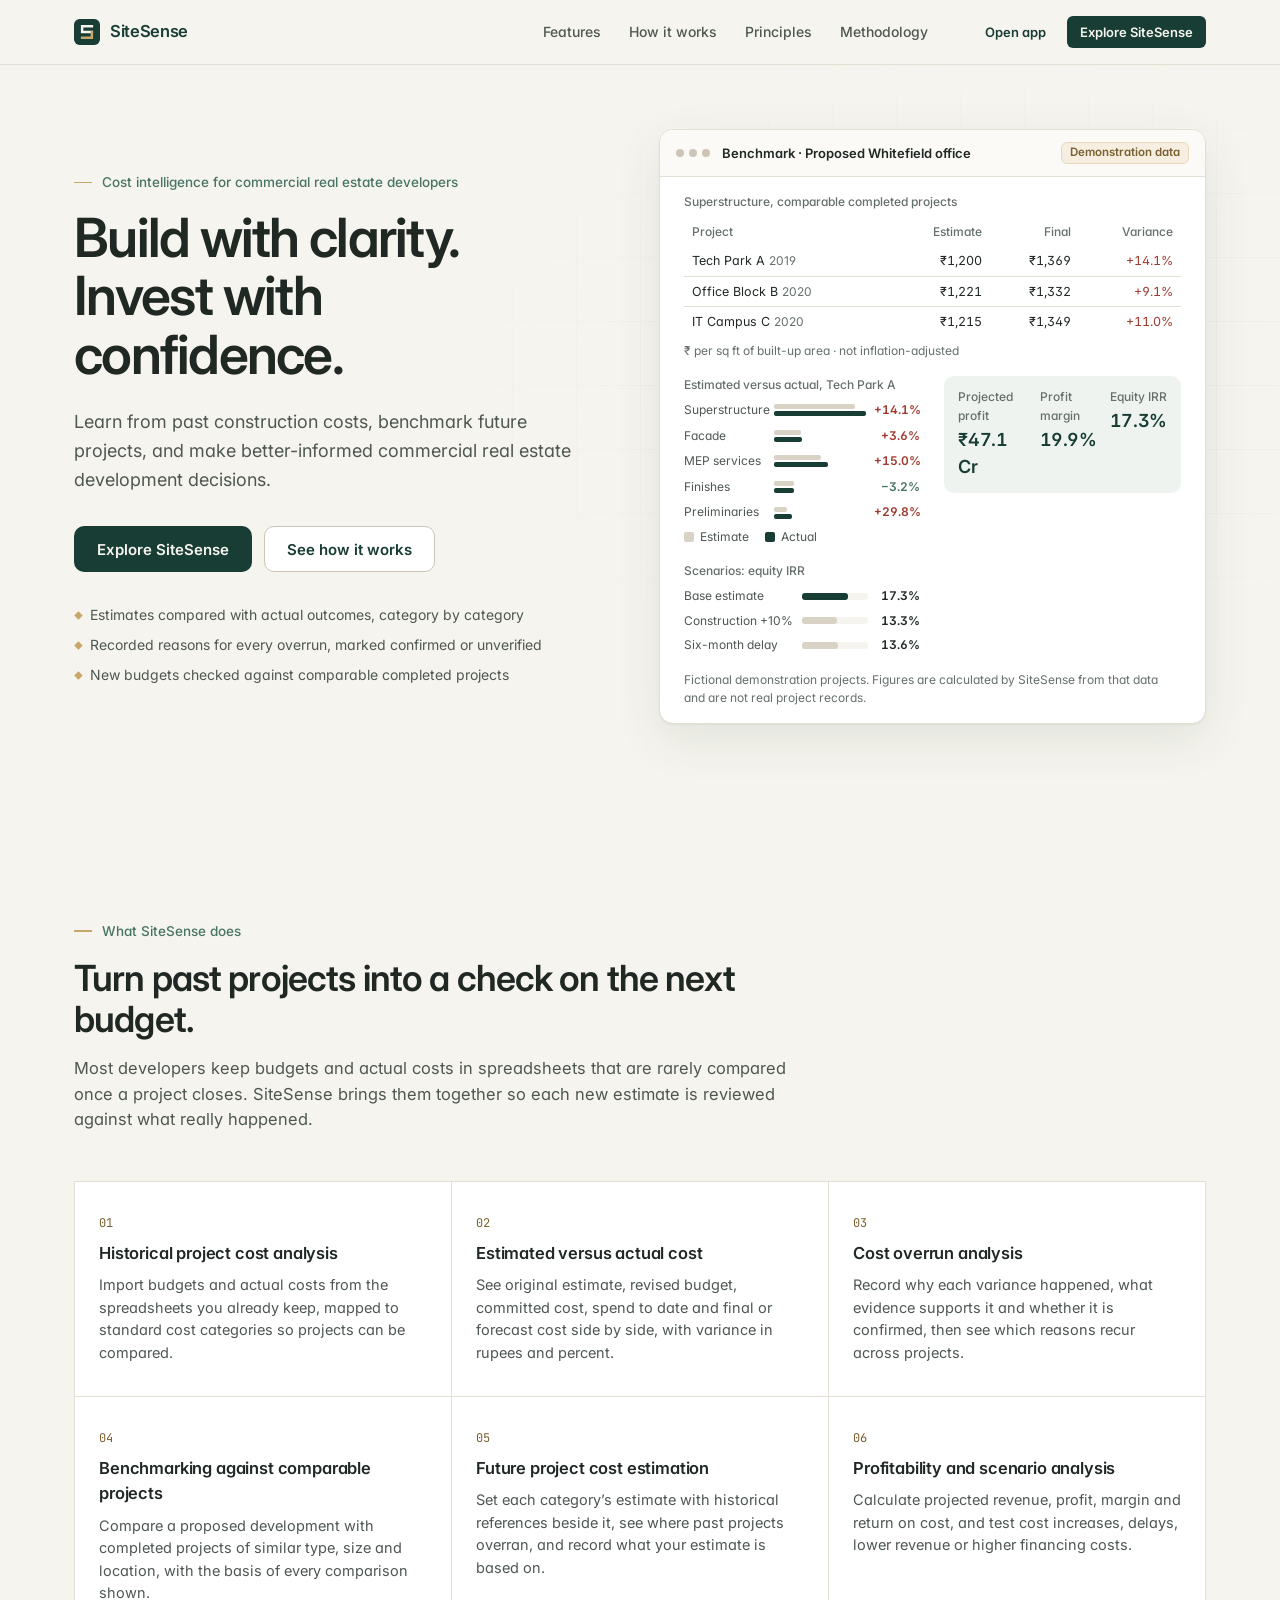
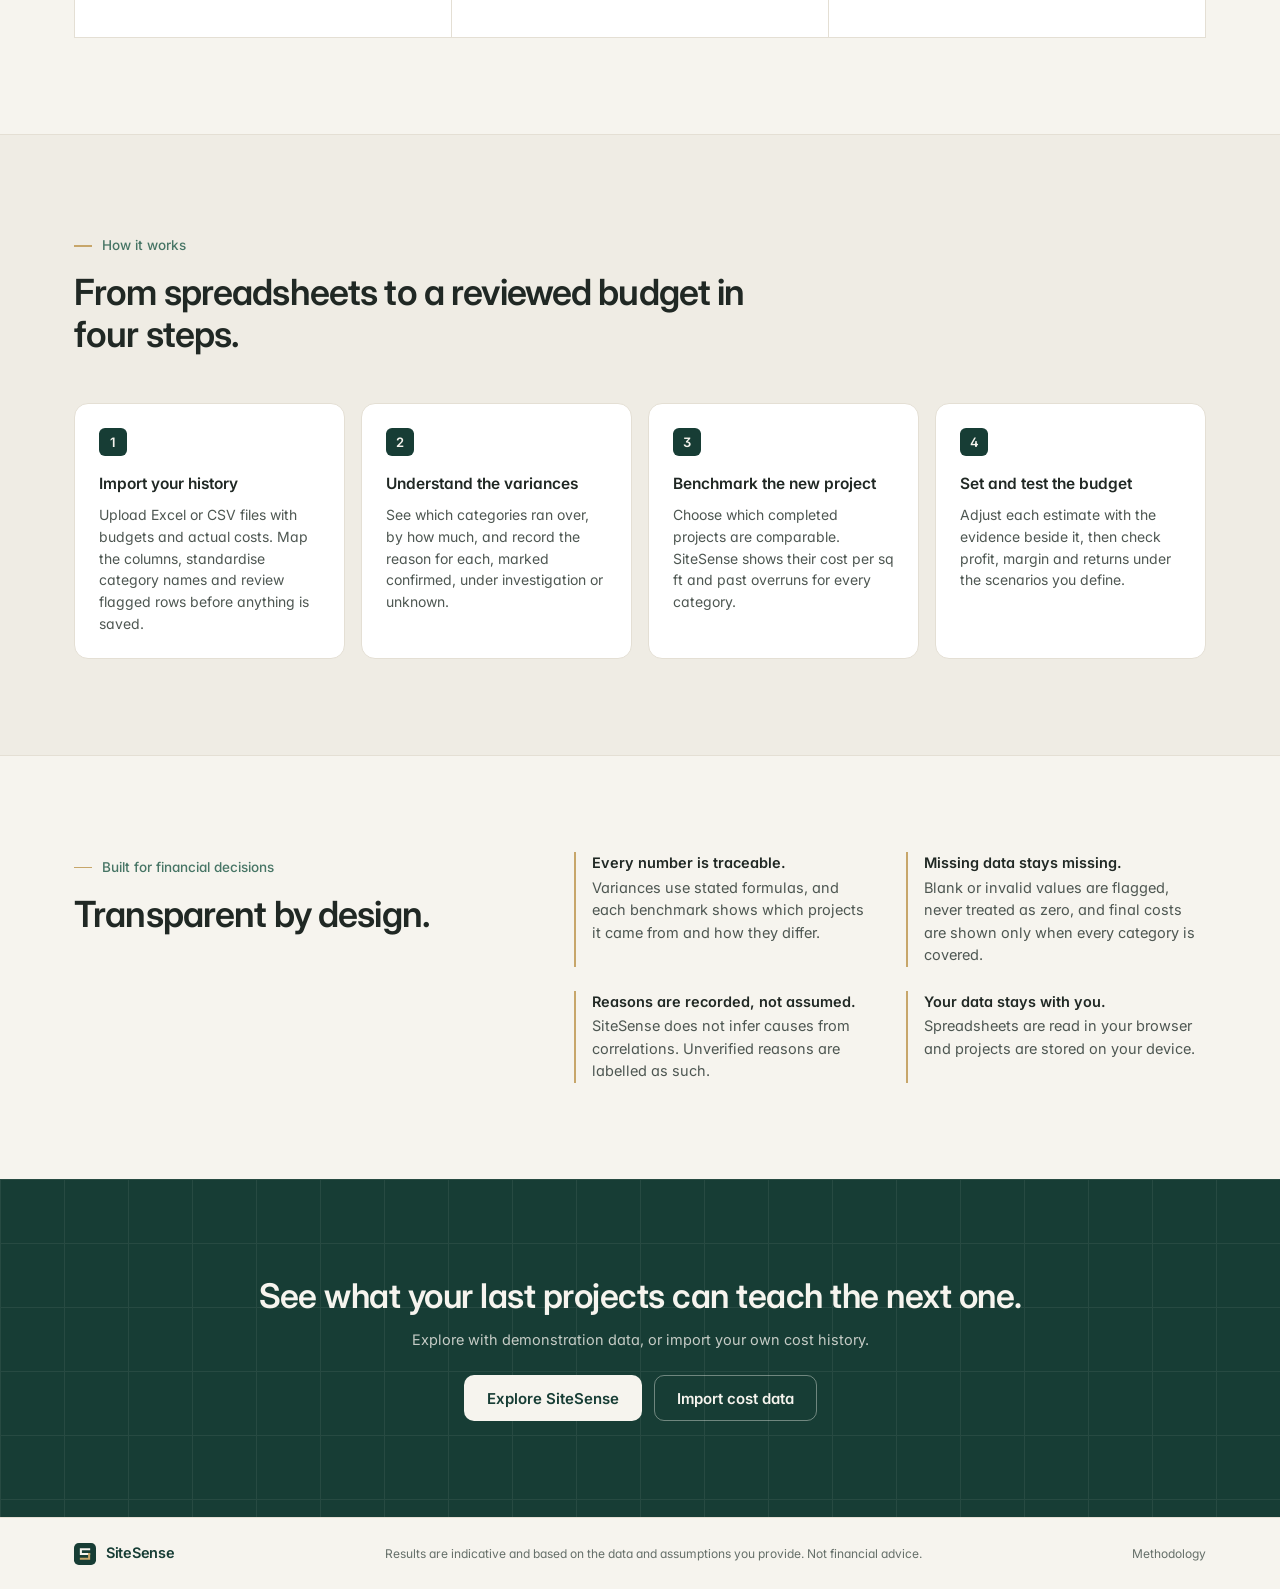
==== index.html @ d9e71b3a "SiteSense: cost intelligence MVP for commercial real estate developers Landing page, project workspa" ====
<!doctype html>
<html lang="en">
<head>
  <meta charset="utf-8">
  <meta name="viewport" content="width=device-width, initial-scale=1">
  <title>SiteSense</title>
  <meta name="description" content="SiteSense helps commercial real estate developers learn from past construction costs, benchmark future projects against comparable completed developments, and make better-informed budget decisions.">
  <link rel="preconnect" href="https://fonts.googleapis.com">
  <link rel="preconnect" href="https://fonts.gstatic.com" crossorigin>
  <link href="https://fonts.googleapis.com/css2?family=Inter:wght@400;500;600;700&family=JetBrains+Mono:wght@400;500&display=swap" rel="stylesheet">
  <link rel="stylesheet" href="styles.css">
  <link rel="icon" href="data:image/svg+xml,%3Csvg xmlns='http://www.w3.org/2000/svg' viewBox='0 0 32 32'%3E%3Crect width='32' height='32' rx='7' fill='%23173D35'/%3E%3Cpath d='M22 9H10v7h12' stroke='%23F6F4EE' stroke-width='3' fill='none' stroke-linecap='square'/%3E%3Cpath d='M22 16v7H10' stroke='%23C7A66A' stroke-width='3' fill='none' stroke-linecap='square'/%3E%3C/svg%3E">
</head>
<body>
  <a class="skip" href="#main-content">Skip to content</a>

  <!-- Landing -->
  <div id="landing-shell" hidden>
    <header class="l-nav" id="landing-nav">
      <div class="l-wrap l-nav-inner">
        <a class="brand" href="#/" aria-label="SiteSense home">
          <svg class="brand-mark" viewBox="0 0 32 32" aria-hidden="true"><rect width="32" height="32" rx="7"/><path class="m1" d="M22 9H10v7h12"/><path class="m2" d="M22 16v7H10"/></svg>
          <span>SiteSense</span>
        </a>
        <nav class="l-links" id="landing-links" aria-label="Main">
          <button data-action="scroll" data-target="features">Features</button>
          <button data-action="scroll" data-target="how">How it works</button>
          <button data-action="scroll" data-target="principles">Principles</button>
          <a href="#/about">Methodology</a>
        </nav>
        <div class="l-nav-cta"><a class="btn btn-quiet btn-sm" href="#/projects">Open app</a><a class="btn btn-primary btn-sm" href="#/overview">Explore SiteSense</a></div>
        <button class="nav-toggle" id="landing-toggle" data-action="landing-menu" aria-expanded="false" aria-controls="landing-links" aria-label="Menu"><span></span><span></span></button>
      </div>
    </header>
    <main id="landing" tabindex="-1"></main>
    <footer class="l-foot">
      <div class="l-wrap l-foot-inner">
        <span class="brand brand-sm"><svg class="brand-mark" viewBox="0 0 32 32" aria-hidden="true"><rect width="32" height="32" rx="7"/><path class="m1" d="M22 9H10v7h12"/><path class="m2" d="M22 16v7H10"/></svg><span>SiteSense</span></span>
        <span class="tiny subtle">Results are indicative and based on the data and assumptions you provide. Not financial advice.</span>
        <a class="tiny subtle" href="#/about">Methodology</a>
      </div>
    </footer>
  </div>

  <!-- App -->
  <div id="app-shell" class="app" hidden>
    <aside class="sidebar" id="sidebar" aria-label="Product navigation">
      <a class="brand side-brand" href="#/" aria-label="SiteSense home">
        <svg class="brand-mark" viewBox="0 0 32 32" aria-hidden="true"><rect width="32" height="32" rx="7"/><path class="m1" d="M22 9H10v7h12"/><path class="m2" d="M22 16v7H10"/></svg>
        <span>SiteSense</span>
      </a>
      <nav class="side-nav">
        <a href="#/overview" data-nav="overview">Overview</a>
        <a href="#/projects" data-nav="projects">Projects</a>
        <a href="#/benchmarks" data-nav="benchmarks">Benchmarks</a>
        <a href="#/insights" data-nav="insights">Variance insights</a>
        <a href="#/import" data-nav="import">Data imports</a>
        <span class="side-sep" aria-hidden="true"></span>
        <a href="#/settings" data-nav="settings">Settings</a>
        <a href="#/about" data-nav="about">Methodology</a>
      </nav>
      <div class="side-foot"><a class="btn btn-primary btn-sm btn-block" href="#/projects/new">New project</a><p class="tiny subtle">Data is stored in this browser.</p></div>
    </aside>
    <div class="app-main">
      <header class="topbar">
        <button class="nav-toggle" id="menu-toggle" data-action="menu" aria-expanded="false" aria-controls="sidebar" aria-label="Menu"><span></span><span></span></button>
        <a class="brand" href="#/" aria-label="SiteSense home"><svg class="brand-mark" viewBox="0 0 32 32" aria-hidden="true"><rect width="32" height="32" rx="7"/><path class="m1" d="M22 9H10v7h12"/><path class="m2" d="M22 16v7H10"/></svg><span>SiteSense</span></a>
        <a class="btn btn-primary btn-sm" href="#/projects/new">New project</a>
      </header>
      <div id="demo-banner" class="demo-banner" hidden></div>
      <main id="main-content" tabindex="-1"><div id="view" class="app-wrap"></div></main>
    </div>
    <div class="scrim" data-action="menu" aria-hidden="true"></div>
  </div>

  <div id="toasts" class="toasts" aria-live="polite"></div>
  <div id="print-root" class="print-root"></div>

  <script src="js/model.js"></script>
  <script src="js/costs.js"></script>
  <script src="js/store.js"></script>
  <script src="js/demo.js"></script>
  <script src="js/import.js"></script>
  <script src="js/app.js"></script>
  <script src="js/views/feasibility.js"></script>
  <script src="js/views/workspace.js"></script>
  <script src="js/views/project.js"></script>
  <script src="js/views/costimport.js"></script>
  <script src="js/views/landing.js"></script>
</body>
</html>
---- styles.css ----
/* =========================================================
   SiteSense design tokens. Approved palette, do not change.
   ========================================================= */
:root {
  --color-primary: #173D35;
  --color-secondary: #477565;
  --color-background: #F6F4EE;
  --color-surface: #FFFFFF;
  --color-text: #202824;
  --color-accent: #C7A66A;

  /* tones derived from the palette */
  --color-primary-hover: #10302A;
  --color-primary-active: #0B231E;
  --color-primary-tint: #E7EEEA;
  --color-secondary-tint: #EEF3F0;
  --color-secondary-soft: #A9C0B6;
  --color-background-deep: #EFECE4;
  --color-surface-muted: #FBFAF7;
  --color-accent-ink: #7A6030;
  --color-accent-tint: #F6EFE1;
  --color-accent-line: #E8D9BA;
  --color-text-muted: #4E5752;
  --color-text-subtle: #66706A;
  --color-border: #E4DFD4;
  --color-border-strong: #CDC6B6;
  --color-neutral-chart: #D9D3C5;

  /* semantic: adverse variance / error only */
  --color-danger: #9E3A2F;
  --color-danger-tint: #F7EAE6;
  --color-danger-line: #E9C9C2;

  --font-sans: Inter, system-ui, -apple-system, 'Segoe UI', sans-serif;
  --font-mono: 'JetBrains Mono', ui-monospace, SFMono-Regular, Menlo, monospace;
  --radius-sm: 6px;
  --radius-md: 10px;
  --radius-lg: 14px;
  --shadow-card: 0 4px 18px rgba(23, 61, 53, 0.05);
  --shadow-pop: 0 12px 40px rgba(23, 61, 53, 0.16);
  --focus-ring: 0 0 0 3px rgba(199, 166, 106, 0.6);
  --s-1: 4px; --s-2: 8px; --s-3: 12px; --s-4: 16px; --s-5: 24px; --s-6: 32px; --s-7: 48px; --s-8: 64px; --s-9: 96px;
  --side-w: 232px;
  --top-h: 56px;
}

/* ---------- base ---------- */
* { box-sizing: border-box; }
html { -webkit-text-size-adjust: 100%; }
body { margin: 0; background: var(--color-background); color: var(--color-text); font: 400 14.5px/1.55 var(--font-sans); font-feature-settings: 'cv11', 'ss01'; -webkit-font-smoothing: antialiased; }
h1, h2, h3 { margin: 0; color: var(--color-text); font-weight: 600; }
h1 { font-size: 26px; line-height: 1.2; letter-spacing: -0.02em; }
h2 { font-size: 20px; letter-spacing: -0.015em; line-height: 1.25; }
.h3 { font-size: 15.5px; letter-spacing: -0.01em; }
.h4 { font-size: 14.5px; margin: 0; font-weight: 600; }
p { margin: 0; }
a { color: inherit; text-decoration: none; }
b { font-weight: 600; }
dl, dd { margin: 0; }
button { font: inherit; }
[hidden] { display: none !important; }
:focus-visible { outline: 2px solid var(--color-primary); outline-offset: 2px; border-radius: 4px; }
.sr { position: absolute; width: 1px; height: 1px; overflow: hidden; clip: rect(0 0 0 0); white-space: nowrap; }
.muted { color: var(--color-text-muted); }
.subtle { color: var(--color-text-subtle); }
.small { font-size: 13.5px; }
.tiny { font-size: 12px; line-height: 1.5; }
.block { display: block; }
.mt { margin-top: var(--s-4); }
.wrap { white-space: normal; }
.num { text-align: right; font-variant-numeric: tabular-nums; white-space: nowrap; }
.neg { color: var(--color-danger); }
.pos { color: var(--color-secondary); }
.missing { color: var(--color-accent-ink); font-size: 12.5px; }
.flag-note { color: var(--color-accent-ink); }
.link { color: var(--color-primary); text-decoration: underline; text-underline-offset: 2px; }
.link-strong { font-weight: 600; color: var(--color-primary); }
.link-strong:hover { text-decoration: underline; }
.meta-label { font-size: 12px; font-weight: 500; color: var(--color-text-subtle); display: block; }
.skip { position: absolute; left: -999px; top: 8px; background: var(--color-primary); color: #fff; padding: 8px 12px; border-radius: var(--radius-sm); z-index: 200; }
.skip:focus { left: 8px; }

/* ---------- brand ---------- */
.brand { display: inline-flex; align-items: center; gap: 10px; font-weight: 600; font-size: 16.5px; letter-spacing: -0.02em; color: var(--color-primary); }
.brand-mark { width: 26px; height: 26px; flex: none; }
.brand-mark rect { fill: var(--color-primary); }
.brand-mark .m1 { stroke: var(--color-background); stroke-width: 3; fill: none; stroke-linecap: square; }
.brand-mark .m2 { stroke: var(--color-accent); stroke-width: 3; fill: none; stroke-linecap: square; }
.brand-sm { font-size: 14.5px; }
.brand-sm .brand-mark { width: 22px; height: 22px; }
.brand-mark.empty-mark { width: 44px; height: 44px; margin-bottom: var(--s-2); }

/* ---------- buttons ---------- */
.btn { display: inline-flex; align-items: center; justify-content: center; gap: var(--s-2); height: 40px; padding: 0 16px; border-radius: var(--radius-md); border: 1px solid transparent; font-size: 14px; font-weight: 600; cursor: pointer; white-space: nowrap; background: none; color: inherit; transition: background-color .15s ease, border-color .15s ease, color .15s ease, box-shadow .15s ease; }
.btn:focus-visible { outline: none; box-shadow: var(--focus-ring); }
.btn:disabled { opacity: .5; cursor: not-allowed; }
.btn-primary { background: var(--color-primary); color: var(--color-background); }
.btn-primary:hover:not(:disabled) { background: var(--color-primary-hover); }
.btn-primary:active:not(:disabled) { background: var(--color-primary-active); }
.btn-secondary { background: var(--color-surface); color: var(--color-primary); border-color: var(--color-border-strong); }
.btn-secondary:hover:not(:disabled) { border-color: var(--color-secondary); background: var(--color-secondary-tint); }
.btn-quiet { color: var(--color-primary); }
.btn-quiet:hover:not(:disabled) { background: var(--color-secondary-tint); }
.btn-danger-text { color: var(--color-danger); }
.btn-danger-text:hover:not(:disabled) { background: var(--color-danger-tint); }
.btn-light { background: var(--color-background); color: var(--color-primary); }
.btn-light:hover { background: #fff; }
.btn-ghost-light { color: var(--color-background); border-color: rgba(246, 244, 238, .4); }
.btn-ghost-light:hover { border-color: var(--color-background); }
.btn-sm { height: 32px; padding: 0 12px; font-size: 13px; border-radius: var(--radius-sm); }
.btn-lg { height: 46px; padding: 0 22px; font-size: 15px; }
.btn-block { width: 100%; }
.btn-row { display: flex; gap: var(--s-2); flex-wrap: wrap; align-items: center; }
.btn-row.center { justify-content: center; }

/* ---------- badges, chips, statuses ---------- */
.badge { display: inline-flex; align-items: center; height: 22px; padding: 0 8px; border-radius: var(--radius-sm); font-size: 11.5px; font-weight: 600; white-space: nowrap; background: var(--color-background); color: var(--color-text-muted); border: 1px solid var(--color-border); vertical-align: middle; }
.badge-accent { background: var(--color-accent-tint); color: var(--color-accent-ink); border-color: var(--color-accent-line); }
.badge-success, .status-completed { background: var(--color-secondary-tint); color: var(--color-primary); border-color: var(--color-secondary-soft); }
.status-active { background: var(--color-surface); color: var(--color-secondary); border-color: var(--color-secondary-soft); }
.status-proposed { background: var(--color-background); color: var(--color-text-muted); border-color: var(--color-border-strong); }
.flag { display: inline-flex; align-items: center; height: 22px; padding: 0 9px; border-radius: var(--radius-sm); font-size: 12px; font-weight: 600; white-space: nowrap; }
.flag-go { background: var(--color-secondary-tint); color: var(--color-primary); }
.flag-hold { background: var(--color-accent-tint); color: var(--color-accent-ink); }
.flag-rescope { background: var(--color-danger-tint); color: var(--color-danger); }
.count { display: inline-grid; place-items: center; min-width: 18px; height: 18px; padding: 0 5px; margin-left: 4px; border-radius: 99px; background: var(--color-background-deep); font-size: 11px; font-weight: 600; color: var(--color-text-muted); }
.cite { font-family: var(--font-mono); font-size: 11px; color: var(--color-secondary); background: var(--color-secondary-tint); padding: 1px 6px; border-radius: 4px; overflow-wrap: anywhere; }
.chip { display: inline-flex; align-items: center; height: 32px; padding: 0 12px; border-radius: 99px; border: 1px solid var(--color-border-strong); background: var(--color-surface); font-size: 13px; font-weight: 500; color: var(--color-text-muted); cursor: pointer; transition: all .15s ease; }
.chip:hover { border-color: var(--color-secondary); color: var(--color-primary); }
.chip.is-on { background: var(--color-primary); border-color: var(--color-primary); color: var(--color-background); }
.chip.is-on .count { background: rgba(246, 244, 238, .2); color: var(--color-background); }
.chip:focus-visible { outline: none; box-shadow: var(--focus-ring); }
.chip-static { display: inline-flex; align-items: center; padding: 2px 8px; border-radius: var(--radius-sm); font-size: 12px; font-weight: 600; white-space: nowrap; }
.st-over { background: var(--color-danger-tint); color: var(--color-danger); }
.st-within { background: var(--color-secondary-tint); color: var(--color-primary); }
.st-review { background: var(--color-accent-tint); color: var(--color-accent-ink); }
.st-insufficient { background: var(--color-background-deep); color: var(--color-text-muted); }
.status-chips { display: flex; flex-wrap: wrap; gap: var(--s-2); margin-top: var(--s-4); }
.filters { display: flex; flex-wrap: wrap; gap: var(--s-2); margin-bottom: var(--s-4); }
.card-head .filters { margin: 0; }

/* ---------- surfaces ---------- */
.card { background: var(--color-surface); border: 1px solid var(--color-border); border-radius: var(--radius-lg); box-shadow: var(--shadow-card); }
.pad { padding: var(--s-5); }
.card-head { display: flex; justify-content: space-between; align-items: center; gap: var(--s-3); flex-wrap: wrap; margin-bottom: var(--s-4); }
.banner { padding: 12px 16px; border-radius: var(--radius-md); font-size: 13.5px; margin-bottom: var(--s-4); line-height: 1.5; }
.banner-warn { background: var(--color-accent-tint); border: 1px solid var(--color-accent-line); color: var(--color-accent-ink); }
.banner-info { background: var(--color-secondary-tint); border: 1px solid var(--color-secondary-soft); color: var(--color-primary); }
.empty { padding: var(--s-7) var(--s-5); text-align: center; display: flex; flex-direction: column; align-items: center; gap: var(--s-3); }
.empty p { max-width: 560px; }
.empty .btn-row { margin-top: var(--s-2); }
.empty-inline { padding: var(--s-3) 0; }
.two-col { display: grid; grid-template-columns: 1fr 1fr; gap: var(--s-4); margin-bottom: var(--s-4); align-items: start; }
.two-col > * { min-width: 0; }
.stack { display: flex; flex-direction: column; gap: var(--s-4); min-width: 0; }
#view > section.card, #tab-body > section.card { margin-bottom: var(--s-4); }

/* ---------- landing ---------- */
.l-wrap { max-width: 1180px; margin: 0 auto; padding: 0 var(--s-5); }
.l-nav { position: sticky; top: 0; z-index: 50; background: rgba(246, 244, 238, .92); backdrop-filter: blur(12px); border-bottom: 1px solid var(--color-border); }
.l-nav-inner { display: flex; align-items: center; gap: var(--s-6); height: 64px; }
.l-links { display: flex; gap: var(--s-1); margin-left: auto; }
.l-links button, .l-links a { background: none; border: 0; padding: 8px 12px; border-radius: var(--radius-sm); font-size: 14px; font-weight: 500; color: var(--color-text-muted); cursor: pointer; transition: color .15s ease, background-color .15s ease; }
.l-links button:hover, .l-links a:hover { color: var(--color-primary); background: var(--color-background-deep); }
.l-nav-cta { display: flex; gap: var(--s-2); }
.nav-toggle { display: none; width: 40px; height: 40px; border: 1px solid var(--color-border-strong); background: var(--color-surface); border-radius: var(--radius-md); cursor: pointer; padding: 0; position: relative; flex: none; }
.nav-toggle span { position: absolute; left: 11px; right: 11px; height: 1.5px; background: var(--color-primary); transition: transform .2s ease, top .2s ease; }
.nav-toggle span:first-child { top: 15px; }
.nav-toggle span:last-child { top: 23px; }
.nav-toggle[aria-expanded="true"] span:first-child { top: 19px; transform: rotate(45deg); }
.nav-toggle[aria-expanded="true"] span:last-child { top: 19px; transform: rotate(-45deg); }

.l-hero { padding: var(--s-8) 0 var(--s-9); position: relative; overflow: hidden; }
.l-hero::before { content: ''; position: absolute; inset: 0; pointer-events: none; background-image: linear-gradient(var(--color-border) 1px, transparent 1px), linear-gradient(90deg, var(--color-border) 1px, transparent 1px); background-size: 64px 64px; opacity: .45; -webkit-mask-image: radial-gradient(ellipse 65% 60% at 78% 40%, #000 15%, transparent 72%); mask-image: radial-gradient(ellipse 65% 60% at 78% 40%, #000 15%, transparent 72%); }
.l-hero-grid { position: relative; display: grid; grid-template-columns: 1fr 1.05fr; gap: var(--s-8); align-items: center; }
.l-hero-grid > * { min-width: 0; }
.l-eyebrow { font-size: 13.5px; font-weight: 500; color: var(--color-secondary); margin-bottom: var(--s-4); display: inline-flex; align-items: center; gap: 10px; }
.l-eyebrow::before { content: ''; width: 18px; height: 1.5px; background: var(--color-accent); }
.l-hero h1 { font-size: clamp(36px, 4.6vw, 54px); line-height: 1.08; letter-spacing: -0.032em; }
.l-lead { font-size: 18px; color: var(--color-text-muted); margin-top: var(--s-5); max-width: 520px; line-height: 1.6; }
.l-cta { display: flex; gap: var(--s-3); flex-wrap: wrap; margin-top: var(--s-6); }
.l-points { list-style: none; padding: 0; margin: var(--s-6) 0 0; display: flex; flex-direction: column; gap: var(--s-2); font-size: 14px; color: var(--color-text-muted); }
.l-points li { display: flex; gap: 10px; align-items: baseline; }
.l-points li::before { content: ''; width: 6px; height: 6px; background: var(--color-accent); transform: rotate(45deg) translateY(-2px); flex: none; }
.l-preview { margin: 0; background: var(--color-surface); border: 1px solid var(--color-border); border-radius: var(--radius-lg); box-shadow: 0 1px 2px rgba(23, 61, 53, .06), 0 16px 48px rgba(23, 61, 53, .09); overflow: hidden; }
.lp-bar { display: flex; align-items: center; gap: var(--s-3); padding: 12px 16px; border-bottom: 1px solid var(--color-border); background: var(--color-surface-muted); }
.dots { display: inline-flex; gap: 5px; }
.dots i { width: 8px; height: 8px; border-radius: 50%; background: var(--color-border-strong); }
.lp-title { font-size: 13px; font-weight: 600; flex: 1; min-width: 0; overflow: hidden; text-overflow: ellipsis; white-space: nowrap; }
.lp-body { padding: var(--s-4) var(--s-5); display: grid; grid-template-columns: 1fr 1fr; gap: var(--s-4) var(--s-5); }
.lp-block { min-width: 0; display: flex; flex-direction: column; gap: 6px; }
.lp-block:first-child { grid-column: 1 / -1; }
.lp-table th, .lp-table td { padding: 5px 8px !important; font-size: 12.5px; }
.lp-bars { display: flex; flex-direction: column; gap: 7px; }
.lp-bar-row { display: grid; grid-template-columns: 82px 1fr 46px; gap: 8px; align-items: center; font-size: 12px; color: var(--color-text-muted); }
.lp-bar-row b { text-align: right; font-variant-numeric: tabular-nums; font-size: 12px; }
.lp-bar-pair { display: flex; flex-direction: column; gap: 2px; }
.lp-bar-pair i { display: block; height: 5px; border-radius: 2px; }
.lp-profit { flex-direction: row; justify-content: space-between; gap: var(--s-3); background: var(--color-secondary-tint); border-radius: var(--radius-md); padding: 12px 14px; align-self: start; }
.lp-profit b { font-size: 18px; letter-spacing: -0.02em; color: var(--color-primary); font-variant-numeric: tabular-nums; }
.lp-scen { display: grid; grid-template-columns: 110px 1fr 44px; gap: 8px; align-items: center; font-size: 12px; color: var(--color-text-muted); }
.lp-scen b { text-align: right; font-variant-numeric: tabular-nums; color: var(--color-text); }
.lp-scen .bar { height: 7px; }
.l-preview figcaption { padding: 0 var(--s-5) var(--s-4); }

.l-section { padding: var(--s-9) 0; scroll-margin-top: 64px; }
.l-alt { background: var(--color-background-deep); border-top: 1px solid var(--color-border); border-bottom: 1px solid var(--color-border); }
.l-head { max-width: 720px; margin-bottom: var(--s-7); }
.l-head h2 { font-size: clamp(26px, 3vw, 36px); line-height: 1.15; letter-spacing: -0.024em; }
.l-sub { font-size: 16.5px; color: var(--color-text-muted); margin-top: var(--s-4); }
.l-features { display: grid; grid-template-columns: repeat(3, 1fr); border-top: 1px solid var(--color-border); border-left: 1px solid var(--color-border); }
.l-feature { padding: var(--s-6) var(--s-5); border-right: 1px solid var(--color-border); border-bottom: 1px solid var(--color-border); display: flex; flex-direction: column; gap: var(--s-2); background: var(--color-surface); transition: background-color .2s ease; }
.l-feature:hover { background: var(--color-surface-muted); }
.l-num { font-family: var(--font-mono); font-size: 12px; color: var(--color-accent-ink); }
.l-feature h3 { font-size: 16.5px; letter-spacing: -0.01em; }
.l-feature p { color: var(--color-text-muted); font-size: 14.5px; }
.l-steps { list-style: none; padding: 0; margin: 0; display: grid; grid-template-columns: repeat(4, 1fr); gap: var(--s-4); counter-reset: s; }
.l-steps li { counter-increment: s; background: var(--color-surface); border: 1px solid var(--color-border); border-radius: var(--radius-lg); padding: var(--s-5); display: flex; flex-direction: column; gap: var(--s-2); }
.l-steps li::before { content: counter(s); width: 28px; height: 28px; border-radius: var(--radius-sm); background: var(--color-primary); color: var(--color-background); display: grid; place-items: center; font-size: 13px; font-weight: 600; margin-bottom: var(--s-2); }
.l-steps b { font-size: 15.5px; }
.l-steps p { color: var(--color-text-muted); font-size: 14px; }
.l-principles { display: grid; grid-template-columns: 1fr 1.4fr; gap: var(--s-7); align-items: start; }
.l-principles .l-head { margin: 0; }
.l-trust { list-style: none; padding: 0; margin: 0; display: grid; grid-template-columns: 1fr 1fr; gap: var(--s-5) var(--s-6); }
.l-trust li { padding-left: var(--s-4); border-left: 2px solid var(--color-accent); color: var(--color-text-muted); font-size: 14.5px; }
.l-trust b { color: var(--color-text); display: block; margin-bottom: 2px; }
.l-cta-band { background: var(--color-primary); color: var(--color-background); padding: var(--s-9) 0; position: relative; overflow: hidden; }
.l-cta-band::before { content: ''; position: absolute; inset: 0; opacity: .07; background-image: linear-gradient(var(--color-background) 1px, transparent 1px), linear-gradient(90deg, var(--color-background) 1px, transparent 1px); background-size: 64px 64px; }
.l-cta-inner { position: relative; text-align: center; display: flex; flex-direction: column; align-items: center; gap: var(--s-3); }
.l-cta-inner h2 { color: var(--color-background); font-size: clamp(24px, 3vw, 34px); }
.l-cta-inner p { color: rgba(246, 244, 238, .78); }
.l-cta-inner .l-cta { justify-content: center; margin-top: var(--s-3); }
.l-cta-band .btn:focus-visible { box-shadow: 0 0 0 3px var(--color-accent); }
.l-foot { padding: var(--s-5) 0; border-top: 1px solid var(--color-border); }
.l-foot-inner { display: flex; justify-content: space-between; align-items: center; gap: var(--s-4); flex-wrap: wrap; }

/* ---------- app shell ---------- */
.app { display: flex; min-height: 100vh; }
.sidebar { width: var(--side-w); flex: none; position: sticky; top: 0; height: 100vh; border-right: 1px solid var(--color-border); background: var(--color-surface-muted); display: flex; flex-direction: column; padding: var(--s-5) var(--s-3); gap: var(--s-5); z-index: 60; }
.side-brand { padding: 0 var(--s-2); }
.side-nav { display: flex; flex-direction: column; gap: 2px; }
.side-nav a { padding: 8px 10px; border-radius: var(--radius-sm); font-size: 14px; font-weight: 500; color: var(--color-text-muted); transition: background-color .15s ease, color .15s ease; position: relative; }
.side-nav a:hover { background: var(--color-background-deep); color: var(--color-primary); }
.side-nav a.is-active { background: var(--color-surface); color: var(--color-primary); box-shadow: inset 0 0 0 1px var(--color-border); }
.side-nav a.is-active::before { content: ''; position: absolute; left: -12px; top: 8px; bottom: 8px; width: 2px; background: var(--color-accent); border-radius: 2px; }
.side-sep { height: 1px; background: var(--color-border); margin: var(--s-2) var(--s-2); }
.side-foot { margin-top: auto; display: flex; flex-direction: column; gap: var(--s-2); padding: 0 var(--s-2); }
.app-main { flex: 1; min-width: 0; display: flex; flex-direction: column; }
.topbar { display: none; }
.app-wrap { max-width: 1240px; margin: 0 auto; padding: var(--s-6) var(--s-6) var(--s-8); }
#main-content { outline: none; }
.demo-banner { display: flex; justify-content: space-between; align-items: center; gap: var(--s-3); flex-wrap: wrap; padding: 8px var(--s-6); background: var(--color-accent-tint); border-bottom: 1px solid var(--color-accent-line); color: var(--color-accent-ink); font-size: 13px; }
.demo-banner .btn { color: var(--color-accent-ink); }
.scrim { display: none; }

/* ---------- page head & tabs ---------- */
.page-head { display: flex; justify-content: space-between; align-items: flex-end; gap: var(--s-4); flex-wrap: wrap; margin-bottom: var(--s-5); }
.page-head > div:first-child { display: flex; flex-direction: column; gap: 4px; min-width: 0; max-width: 780px; }
.title-row { display: flex; align-items: center; gap: var(--s-2); flex-wrap: wrap; }
.crumb { font-size: 13px; color: var(--color-text-subtle); display: inline-flex; align-items: center; gap: 6px; width: fit-content; }
.crumb::before { content: '←'; }
.crumb:hover { color: var(--color-primary); }
.head-actions { display: flex; gap: var(--s-2); flex-wrap: wrap; }
.tabs { display: flex; gap: var(--s-1); border-bottom: 1px solid var(--color-border); margin-bottom: var(--s-5); overflow-x: auto; scrollbar-width: none; }
.tabs::-webkit-scrollbar { display: none; }
.tabs a { padding: 10px 12px; font-size: 14px; font-weight: 500; color: var(--color-text-muted); border-bottom: 2px solid transparent; margin-bottom: -1px; white-space: nowrap; display: inline-flex; align-items: center; transition: color .15s ease, border-color .15s ease; }
.tabs a:hover { color: var(--color-primary); }
.tabs a.is-active { color: var(--color-primary); border-bottom-color: var(--color-primary); }
.tab-intro { margin: calc(-1 * var(--s-2)) 0 var(--s-4); max-width: 760px; }

/* ---------- dashboard ---------- */
.kpis-row { display: grid; grid-template-columns: repeat(4, 1fr); gap: var(--s-4); margin-bottom: var(--s-4); }
.kpi { padding: var(--s-4) var(--s-5); display: flex; flex-direction: column; gap: 4px; min-width: 0; }
.kpi b { font-size: 24px; letter-spacing: -0.025em; font-variant-numeric: tabular-nums; color: var(--color-primary); }
.kpi b.neg { color: var(--color-danger); }
.pattern-list { list-style: none; margin: 0; padding: 0; }
.pattern-list li { display: flex; justify-content: space-between; align-items: center; gap: var(--s-3); padding: 10px 0; border-top: 1px solid var(--color-border); }
.pattern-list li:first-child { border-top: 0; }
.pattern-list li > div { display: flex; flex-direction: column; min-width: 0; }
.pattern-list li > span { font-variant-numeric: tabular-nums; font-weight: 600; white-space: nowrap; font-size: 13.5px; }

/* ---------- projects ---------- */
.proj-grid { display: grid; grid-template-columns: repeat(auto-fill, minmax(330px, 1fr)); gap: var(--s-4); }
.proj { padding: var(--s-5); display: flex; flex-direction: column; gap: var(--s-2); transition: border-color .15s ease, box-shadow .15s ease; min-width: 0; }
.proj:hover { border-color: var(--color-border-strong); box-shadow: 0 6px 24px rgba(23, 61, 53, .08); }
.proj-top { display: flex; justify-content: space-between; align-items: flex-start; gap: var(--s-3); }
.proj h3 { font-size: 15.5px; line-height: 1.35; }
.proj h3 a:hover { color: var(--color-primary); text-decoration: underline; text-underline-offset: 3px; }
.badges { display: flex; gap: 4px; flex-wrap: wrap; justify-content: flex-end; }
.proj-facts { display: grid; grid-template-columns: 1fr 1fr; gap: 1px; background: var(--color-border); border: 1px solid var(--color-border); border-radius: var(--radius-md); overflow: hidden; margin: var(--s-2) 0; }
.proj-facts > div { background: var(--color-surface-muted); padding: 9px 12px; min-width: 0; }
.proj-facts dt { font-size: 11.5px; color: var(--color-text-subtle); }
.proj-facts dd { font-size: 13.5px; font-weight: 600; font-variant-numeric: tabular-nums; }
.proj-actions { display: flex; gap: 4px; flex-wrap: wrap; margin-top: auto; padding-top: var(--s-3); border-top: 1px solid var(--color-border); }

/* ---------- new project / upload ---------- */
.new-grid { display: grid; grid-template-columns: 1.6fr 1fr; gap: var(--s-4); align-items: start; margin-bottom: var(--s-4); }
.new-grid > * { min-width: 0; }
.new-upload { padding: var(--s-5); display: flex; flex-direction: column; gap: var(--s-4); }
.dropzone { display: flex; flex-direction: column; align-items: center; justify-content: center; gap: 6px; text-align: center; padding: var(--s-7) var(--s-5); border: 1.5px dashed var(--color-border-strong); border-radius: var(--radius-lg); background: var(--color-surface-muted); cursor: pointer; transition: border-color .15s ease, background-color .15s ease; }
.dropzone:hover, .dropzone.is-over { border-color: var(--color-secondary); background: var(--color-secondary-tint); }
.dropzone:focus-visible { outline: none; box-shadow: var(--focus-ring); }
.dropzone b { font-size: 15.5px; }
.dz-icon { width: 40px; height: 40px; border-radius: 10px; background: var(--color-primary); position: relative; margin-bottom: 6px; }
.dz-icon::before { content: ''; position: absolute; left: 50%; top: 11px; width: 2px; height: 16px; background: var(--color-background); transform: translateX(-50%); }
.dz-icon::after { content: ''; position: absolute; left: 50%; top: 11px; width: 9px; height: 9px; border-left: 2px solid var(--color-background); border-top: 2px solid var(--color-background); transform: translateX(-50%) rotate(45deg); }
.how-read ul { margin: 6px 0 var(--s-3); padding-left: 18px; display: flex; flex-direction: column; gap: 2px; }
.how-read .btn { margin-left: -12px; }
.new-alt { display: flex; flex-direction: column; gap: var(--s-3); }
.option { display: flex; flex-direction: column; gap: 4px; padding: var(--s-5); text-align: left; color: inherit; cursor: pointer; transition: border-color .15s ease, background-color .15s ease; }
.option:hover { border-color: var(--color-secondary); background: var(--color-surface-muted); }
.option:focus-visible { outline: none; box-shadow: var(--focus-ring); }
.option b { font-size: 15px; color: var(--color-primary); }
.upload-status:empty, #imp-status:empty { display: none; }
.msg { display: flex; align-items: center; gap: 10px; padding: 10px 12px; border-radius: var(--radius-md); background: var(--color-surface-muted); border: 1px solid var(--color-border); font-size: 13.5px; }
.msg-err { background: var(--color-danger-tint); border-color: var(--color-danger-line); color: var(--color-danger); }
.spinner { width: 14px; height: 14px; border-radius: 50%; border: 2px solid var(--color-secondary-soft); border-top-color: var(--color-primary); animation: spin .7s linear infinite; flex: none; }
@keyframes spin { to { transform: rotate(360deg); } }

/* ---------- forms ---------- */
.form-layout { display: grid; grid-template-columns: minmax(0, 1fr) 320px; gap: var(--s-4); align-items: start; }
.form-layout > * { min-width: 0; }
.form-card { padding: var(--s-2) var(--s-5) var(--s-5); }
.form-actions { display: flex; justify-content: flex-end; gap: var(--s-2); margin-top: var(--s-5); padding-top: var(--s-4); border-top: 1px solid var(--color-border); }
.fgroup { border: 0; margin: 0; padding: var(--s-5) 0 0; min-width: 0; }
.fgroup + .fgroup { border-top: 1px solid var(--color-border); margin-top: var(--s-5); }
.fgroup legend { font-size: 15px; font-weight: 600; padding: 0; margin-bottom: var(--s-3); float: left; width: 100%; }
.fhelp { clear: both; font-size: 13px; color: var(--color-text-muted); margin-bottom: var(--s-3); }
.fgrid { clear: both; display: grid; grid-template-columns: repeat(auto-fill, minmax(220px, 1fr)); gap: var(--s-4); }
.fgrid.one { grid-template-columns: 1fr; }
.field { display: flex; flex-direction: column; gap: 5px; min-width: 0; }
.field.span-2 { grid-column: span 2; }
.field.grow { flex: 1; }
.field.inline { flex-direction: row; align-items: center; gap: var(--s-2); flex-wrap: wrap; }
.field.is-hidden { display: none; }
.field-label { font-size: 13px; font-weight: 500; color: var(--color-text); }
.opt { font-weight: 400; color: var(--color-text-subtle); font-size: 12px; margin-left: 4px; }
.req { font-weight: 600; color: var(--color-accent-ink); font-size: 11.5px; margin-left: 4px; }
.field-hint { font-size: 12px; color: var(--color-text-subtle); margin-top: -2px; }
.field-msg { font-size: 12px; }
.field-msg:empty { display: none; }
.field-msg.is-err { color: var(--color-danger); }
.field-msg.is-warn { color: var(--color-accent-ink); }
.input-wrap { position: relative; display: flex; align-items: center; }
input[type=text], input[type=date], input[type=month], textarea, select, input.plain {
  width: 100%; height: 40px; padding: 0 12px; font: inherit; font-size: 14px; color: var(--color-text);
  background: var(--color-surface); border: 1px solid var(--color-border-strong); border-radius: var(--radius-md);
  transition: border-color .15s ease, box-shadow .15s ease; font-variant-numeric: tabular-nums;
}
select { appearance: none; -webkit-appearance: none; padding-right: 34px; background-image: linear-gradient(45deg, transparent 50%, var(--color-text-subtle) 50%), linear-gradient(135deg, var(--color-text-subtle) 50%, transparent 50%); background-position: calc(100% - 17px) 50%, calc(100% - 12px) 50%; background-size: 5px 5px; background-repeat: no-repeat; cursor: pointer; }
select.needs-check { border-color: var(--color-accent); background-color: var(--color-accent-tint); }
textarea { height: auto; min-height: 64px; padding: 9px 12px; resize: vertical; line-height: 1.5; }
input::placeholder, textarea::placeholder { color: #8A928D; }
input[type=text]:hover, input[type=date]:hover, input[type=month]:hover, textarea:hover, select:hover { border-color: var(--color-secondary-soft); }
input[type=text]:focus, input[type=date]:focus, input[type=month]:focus, textarea:focus, select:focus { outline: none; border-color: var(--color-secondary); box-shadow: var(--focus-ring); }
input[type=checkbox], input[type=radio] { accent-color: var(--color-primary); width: 16px; height: 16px; margin: 0; flex: none; cursor: pointer; }
.input-wrap.has-suffix input { padding-right: 64px; }
.suffix { position: absolute; right: 10px; font-size: 12px; color: var(--color-text-subtle); pointer-events: none; }
.input-wrap.sm input { height: 34px; font-size: 13.5px; }
.input-wrap.sm.has-suffix input { padding-right: 50px; }
.field.has-err input, .field.has-err textarea, .field.has-err select { border-color: var(--color-danger); }
.field.is-missing input { border-color: var(--color-accent); background: var(--color-accent-tint); }
.src { display: flex; flex-wrap: wrap; gap: 4px 6px; align-items: center; font-size: 11.5px; color: var(--color-text-subtle); }
.src-label { overflow-wrap: anywhere; }
.src-default { font-style: italic; }
.src-missing { color: var(--color-accent-ink); font-weight: 500; }
.check-row { display: flex; align-items: flex-start; gap: 8px; font-size: 13.5px; cursor: pointer; }
.check-row input { margin-top: 2px; }
.check-col { display: flex; flex-direction: column; gap: var(--s-2); clear: both; }
.side-sticky { position: sticky; top: var(--s-5); display: flex; flex-direction: column; gap: var(--s-3); }
.side-card { padding: var(--s-4) var(--s-5); }
.side-title { font-size: 13px; font-weight: 600; margin-bottom: var(--s-3); }
.preview-empty { display: flex; flex-direction: column; gap: 4px; padding: var(--s-2) 0; }
.pv-irr-big { display: flex; align-items: baseline; gap: var(--s-3); flex-wrap: wrap; padding-bottom: var(--s-3); border-bottom: 1px solid var(--color-border); margin-bottom: var(--s-2); }
.pv-irr-big .meta-label { width: 100%; }
.pv-irr-big b { font-size: 32px; letter-spacing: -0.03em; color: var(--color-primary); font-variant-numeric: tabular-nums; line-height: 1.1; }
.pv-list > div { display: flex; justify-content: space-between; gap: var(--s-3); padding: 7px 0; border-bottom: 1px solid var(--color-border); font-size: 13px; }
.pv-list > div:last-child { border-bottom: 0; }
.pv-list dt { color: var(--color-text-muted); }
.pv-list dd { font-weight: 600; font-variant-numeric: tabular-nums; text-align: right; }
.pv-list.lg > div { font-size: 14px; padding: 9px 0; }
.pv-list .em dt { color: var(--color-text); font-weight: 600; }
.pv-list .em { border-bottom-color: var(--color-border-strong); }
.check { display: flex; flex-direction: column; gap: 6px; padding: 12px; border-radius: var(--radius-md); }
.check-ok { background: var(--color-secondary-tint); border: 1px solid var(--color-secondary-soft); color: var(--color-primary); }
.check-bad { background: var(--color-danger-tint); border: 1px solid var(--color-danger-line); color: var(--color-danger); }
.check .small { color: var(--color-text-muted); }
.danger-zone { display: flex; justify-content: space-between; align-items: center; gap: var(--s-4); flex-wrap: wrap; }
.defs-list > div { padding: 8px 0; border-top: 1px solid var(--color-border); }
.defs-list > div:first-child { border-top: 0; }
.defs-list dt { font-weight: 600; font-size: 13.5px; }
.defs-list dd { color: var(--color-text-muted); font-size: 13.5px; }
.prose { display: flex; flex-direction: column; gap: var(--s-3); }
.prose h2 { margin-top: var(--s-2); }
.prose h2:first-child { margin-top: 0; }
.prose p, .prose li { color: var(--color-text-muted); font-size: 14px; }
.prose ol, .prose ul { margin: 0; padding-left: 20px; display: flex; flex-direction: column; gap: 6px; }

/* ---------- tables ---------- */
.table-wrap { position: relative; overflow-x: auto; -webkit-overflow-scrolling: touch; }
.table { width: 100%; border-collapse: collapse; font-size: 13.5px; }
.table th { text-align: left; font-size: 12px; font-weight: 500; color: var(--color-text-subtle); padding: 9px 10px; border-bottom: 1px solid var(--color-border); white-space: nowrap; vertical-align: bottom; }
.table th.num { text-align: right; }
.table tbody th[scope=row], .table tfoot th[scope=row] { font-size: 13.5px; color: var(--color-text); font-weight: 500; white-space: normal; vertical-align: top; }
.table td { padding: 9px 10px; border-bottom: 1px solid var(--color-border); vertical-align: top; }
.table tbody tr { transition: background-color .12s ease; }
.table tbody tr:hover { background: var(--color-surface-muted); }
.table tr:last-child td, .table tr:last-child th { border-bottom: 0; }
.table.compact td, .table.compact th { padding: 7px 10px; }
.table tr.total td, .table tr.total th { font-weight: 600; border-top: 1.5px solid var(--color-text); background: var(--color-surface-muted); }
.table tr.is-base td, .table tr.is-base th { background: var(--color-secondary-tint); font-weight: 600; }
.table tr.row-flag th { box-shadow: inset 3px 0 0 var(--color-accent); }
.cost-table .cat-name { font-weight: 600; }
.cost-table td .btn { margin: -4px 0; }
.reason b { font-weight: 500; font-size: 13px; }
.lib td { min-width: 110px; }
.lib .basis-row th, .lib .basis-row td { background: var(--color-surface-muted); vertical-align: top; white-space: normal; }

/* ---------- cost summary and charts ---------- */
.cost-sum { display: grid; grid-template-columns: repeat(3, 1fr); gap: 1px; background: var(--color-border); border: 1px solid var(--color-border); border-radius: var(--radius-md); overflow: hidden; }
.cost-sum > div { background: var(--color-surface); padding: 12px 14px; display: flex; flex-direction: column; gap: 2px; min-width: 0; }
.cost-sum dt { font-size: 12px; color: var(--color-text-subtle); font-weight: 500; }
.cost-sum dd { font-size: 18px; font-weight: 600; letter-spacing: -0.02em; font-variant-numeric: tabular-nums; }
.legend-inline { display: flex; gap: var(--s-4); flex-wrap: wrap; font-size: 12px; color: var(--color-text-muted); }
.legend-inline span { display: inline-flex; align-items: center; gap: 6px; }
.lg { display: inline-block; width: 10px; height: 10px; border-radius: 2px; }
.lg-est { background: var(--color-neutral-chart); }
.lg-out { background: var(--color-primary); }
.lg-fc { background: repeating-linear-gradient(135deg, var(--color-secondary) 0 3px, var(--color-secondary-soft) 3px 6px); }
.lg-act { background: var(--color-accent); }
.cat-chart { display: flex; flex-direction: column; gap: 10px; }
.cc-row { display: grid; grid-template-columns: minmax(120px, 240px) 1fr 64px; gap: var(--s-3); align-items: center; }
.cc-name { font-size: 13px; color: var(--color-text-muted); overflow: hidden; text-overflow: ellipsis; white-space: nowrap; }
.cc-bars { display: flex; flex-direction: column; gap: 3px; min-width: 0; }
.cc-bar { height: 8px; border-radius: 2px; transition: width .3s ease; }
.cc-none { height: 8px; line-height: 8px; }
.cc-val { text-align: right; font-size: 13px; font-weight: 600; font-variant-numeric: tabular-nums; }
.spark { height: 8px; background: var(--color-background); border-radius: 2px; min-width: 80px; }
.spark > div { height: 100%; background: var(--color-secondary); border-radius: 2px; }
.spark > div.neg-bar { background: var(--color-danger); }
.spark-cell { width: 22%; vertical-align: middle !important; }
.ret-grid { display: grid; grid-template-columns: 1fr 1fr; gap: var(--s-3); }
.ret-grid > div { background: var(--color-surface-muted); border: 1px solid var(--color-border); border-radius: var(--radius-md); padding: 12px 14px; display: flex; flex-direction: column; gap: 2px; }
.ret-grid dt { font-size: 12px; color: var(--color-text-subtle); font-weight: 500; }
.ret-grid dd { font-size: 22px; font-weight: 600; color: var(--color-primary); letter-spacing: -0.02em; font-variant-numeric: tabular-nums; }

/* ---------- benchmark ---------- */
.bench-list { list-style: none; padding: 0; margin: 0 0 var(--s-4); display: flex; flex-direction: column; gap: var(--s-2); }
.bench { border: 1px solid var(--color-border); border-radius: var(--radius-md); padding: 12px 14px; display: flex; flex-direction: column; gap: 8px; transition: border-color .15s ease, background-color .15s ease; }
.bench.is-on { border-color: var(--color-secondary-soft); background: #FAFCFB; }
.bench-check { display: flex; align-items: center; gap: 10px; cursor: pointer; font-size: 14px; }
.factors { list-style: none; padding: 0 0 0 26px; margin: 0; display: flex; flex-wrap: wrap; gap: 6px; }
.factors li { font-size: 12px; padding: 2px 8px; border-radius: var(--radius-sm); }
.factors .ok { background: var(--color-secondary-tint); color: var(--color-primary); }
.factors .warn { background: var(--color-accent-tint); color: var(--color-accent-ink); }
.factors .ok::before { content: '✓ '; }
.factors .warn::before { content: '! '; font-weight: 700; }
.esc-row { display: flex; gap: var(--s-4); align-items: center; flex-wrap: wrap; padding-top: var(--s-3); border-top: 1px solid var(--color-border); }
.esc-row .input-wrap { width: 140px; }
.esc-row p { flex: 1; min-width: 240px; }
.review-box { background: var(--color-accent-tint); border: 1px solid var(--color-accent-line); border-radius: var(--radius-md); padding: 12px 16px; margin-bottom: var(--s-4); font-size: 13.5px; color: var(--color-accent-ink); }
.review-box ul { margin: 6px 0 0; padding-left: 18px; color: var(--color-text); }
.est-table td { vertical-align: top; }
.est-in { width: 110px; margin-left: auto; }
.est-in input { text-align: right; }
.est-table .btn { margin-top: 4px; margin-right: -8px; }
.est-table input.plain { min-width: 180px; }

/* ---------- re-forecast (feasibility) ---------- */
.irr-line { display: flex; align-items: baseline; gap: var(--s-3); flex-wrap: wrap; }
.irr-old { font-size: 22px; font-weight: 500; color: var(--color-text-subtle); font-variant-numeric: tabular-nums; }
.irr-new { font-size: 36px; font-weight: 600; letter-spacing: -0.035em; color: var(--color-primary); font-variant-numeric: tabular-nums; line-height: 1.1; }
.irr-new.is-down { color: var(--color-text); }
.arrow { color: var(--color-text-subtle); font-size: 20px; }
.delta { display: inline-flex; width: fit-content; font-size: 12.5px; font-weight: 600; padding: 3px 8px; border-radius: var(--radius-sm); background: var(--color-background); color: var(--color-text-subtle); font-variant-numeric: tabular-nums; }
.delta.neg { background: var(--color-danger-tint); color: var(--color-danger); }
.delta.pos { background: var(--color-secondary-tint); color: var(--color-secondary); }
.bars { display: flex; flex-direction: column; gap: 6px; margin-top: var(--s-3); }
.bar-row { display: grid; grid-template-columns: 74px 1fr; gap: 10px; align-items: center; }
.bar { position: relative; height: 10px; background: var(--color-background); border-radius: 3px; }
.bar.ghost { background: transparent; height: 18px; }
.bar-fill { height: 100%; border-radius: 3px; transition: width .3s ease; }
.bar-fill.base { background: var(--color-secondary-soft); }
.bar-fill.new { background: var(--color-primary); }
.bar-fill.below { background: var(--color-neutral-chart); }
.hurdle { position: absolute; bottom: 0; border-left: 1.5px dashed var(--color-accent); }
.hurdle > span { position: absolute; bottom: 0; left: 6px; font-size: 11px; color: var(--color-accent-ink); font-weight: 600; white-space: nowrap; }
.hurdle-line { position: absolute; top: -4px; bottom: -4px; border-left: 1.5px dashed var(--color-accent); }
.decision { display: flex; flex-direction: column; gap: 2px; padding: 12px 14px; border-radius: var(--radius-md); border: 1px solid var(--color-border); }
.decision-label { font-weight: 600; font-size: 17px; letter-spacing: -0.015em; }
.decision-note { font-size: 12.5px; color: var(--color-text-muted); }
.decision-go { background: var(--color-secondary-tint); border-color: var(--color-secondary-soft); }
.decision-go .decision-label { color: var(--color-primary); }
.decision-hold { background: var(--color-accent-tint); border-color: var(--color-accent-line); }
.decision-hold .decision-label { color: var(--color-accent-ink); }
.decision-rescope { background: var(--color-danger-tint); border-color: var(--color-danger-line); }
.decision-rescope .decision-label { color: var(--color-danger); }
.decision-pending { background: var(--color-background); border-style: dashed; border-color: var(--color-border-strong); }
.decision-pending .decision-label { color: var(--color-text-muted); }
.rf-layout { display: grid; grid-template-columns: 220px minmax(0, 1fr) 320px; gap: var(--s-4); align-items: start; }
.rf-layout > * { min-width: 0; }
.rf-list { display: flex; flex-direction: column; gap: 4px; position: sticky; top: var(--s-5); }
.rf-list-head { display: flex; justify-content: space-between; align-items: center; padding: 0 4px 6px; }
.rf-item { display: flex; flex-direction: column; gap: 1px; padding: 10px 12px; border-radius: var(--radius-md); border: 1px solid transparent; transition: background-color .15s ease; }
.rf-item b { font-size: 13.5px; font-weight: 500; overflow: hidden; text-overflow: ellipsis; white-space: nowrap; }
.rf-item:hover { background: var(--color-surface); }
.rf-item.is-active { background: var(--color-surface); border-color: var(--color-border); box-shadow: var(--shadow-card); }
.rf-item.is-active b { color: var(--color-primary); font-weight: 600; }
.rf-main { display: flex; flex-direction: column; gap: var(--s-4); }
.rf-head { display: flex; gap: var(--s-3); margin-bottom: var(--s-4); flex-wrap: wrap; }
.rf-head .field:last-child { width: 170px; }
.rf-stage { display: flex; align-items: center; gap: var(--s-3); flex-wrap: wrap; margin-bottom: var(--s-3); }
.rf-stage .input-wrap { width: 72px; }
.rf-main .pad > .small.muted { margin-bottom: var(--s-4); }
.rf-foot { display: flex; justify-content: flex-end; }
.seg { display: inline-flex; background: var(--color-background); border: 1px solid var(--color-border); border-radius: var(--radius-md); padding: 3px; gap: 2px; }
.seg input { position: absolute; opacity: 0; pointer-events: none; }
.seg span { display: block; padding: 5px 12px; font-size: 13px; font-weight: 500; color: var(--color-text-muted); border-radius: 7px; cursor: pointer; transition: background-color .15s ease, color .15s ease; }
.seg input:checked + span { background: var(--color-surface); color: var(--color-primary); box-shadow: 0 1px 3px rgba(23, 61, 53, .12); }
.seg input:focus-visible + span { box-shadow: var(--focus-ring); }
.sliders { display: grid; grid-template-columns: 1fr 1fr; gap: var(--s-4) var(--s-5); }
.slider { display: flex; flex-direction: column; gap: 6px; }
.slider label { font-size: 13px; font-weight: 500; }
.slider-row { display: grid; grid-template-columns: 1fr 104px; gap: var(--s-3); align-items: center; }
input[type=range] { width: 100%; accent-color: var(--color-primary); height: 22px; cursor: pointer; margin: 0; }
input[type=range]:focus-visible { outline: none; box-shadow: var(--focus-ring); border-radius: 99px; }
.progress { height: 6px; background: var(--color-background); border-radius: 99px; overflow: hidden; border: 1px solid var(--color-border); margin-bottom: var(--s-3); }
.progress > div { height: 100%; background: var(--color-secondary); transition: width .3s ease; }
#rf-drivers > .small.muted { margin-bottom: var(--s-4); }
.drivers { display: flex; flex-direction: column; gap: var(--s-3); }
.driver { border: 1px solid var(--color-border); border-radius: var(--radius-md); padding: var(--s-4); display: flex; flex-direction: column; gap: var(--s-3); }
.driver.is-approved { border-color: var(--color-secondary-soft); background: #FAFCFB; }
.driver-head { display: flex; justify-content: space-between; gap: var(--s-3); align-items: flex-start; }
.driver-head > div { display: flex; flex-direction: column; }
.driver-amt { font-weight: 600; font-variant-numeric: tabular-nums; white-space: nowrap; }
.driver-text { font-size: 13.5px; color: var(--color-text-muted); }
.driver-foot { display: flex; justify-content: space-between; align-items: center; gap: var(--s-3); flex-wrap: wrap; }
.driver .cite { width: fit-content; }
.summary { display: flex; flex-direction: column; gap: var(--s-2); align-items: flex-start; padding: 12px 14px; background: var(--color-surface-muted); border-radius: var(--radius-md); border: 1px solid var(--color-border); }
.summary p { font-size: 13px; }
.rf-side .side-sticky { gap: var(--s-3); }

/* ---------- scenarios ---------- */
.sc-edit td, .sc-edit th[scope=row] { padding: 6px; }
.sc-edit th[scope=row] { min-width: 190px; }
.sc-edit .input-wrap { min-width: 88px; }
input.plain { height: 34px; }
.sc-bars { display: flex; flex-direction: column; gap: 8px; margin-bottom: var(--s-5); }
.sc-bar-row { display: grid; grid-template-columns: minmax(120px, 230px) 1fr 56px; gap: var(--s-3); align-items: center; font-size: 13px; }
.sc-name { overflow: hidden; text-overflow: ellipsis; white-space: nowrap; color: var(--color-text-muted); }
.sc-bar-row b { text-align: right; font-variant-numeric: tabular-nums; }
.cmp-in { display: block; white-space: normal; min-width: 120px; text-align: right; }

/* ---------- import ---------- */
.map-grid { display: grid; grid-template-columns: repeat(auto-fill, minmax(260px, 1fr)); gap: var(--s-4); }
.seg-stack { display: grid; grid-template-columns: repeat(3, 1fr); gap: var(--s-3); }
.radio-card { display: flex; gap: 10px; align-items: flex-start; padding: 12px 14px; border: 1px solid var(--color-border-strong); border-radius: var(--radius-md); cursor: pointer; transition: border-color .15s ease, background-color .15s ease; font-size: 14px; }
.radio-card input { margin-top: 3px; }
.radio-card.is-on { border-color: var(--color-secondary); background: var(--color-secondary-tint); }
.radio-card:has(input:disabled) { opacity: .55; cursor: not-allowed; }
.imp-stats { display: flex; flex-wrap: wrap; gap: 1px; background: var(--color-border); border: 1px solid var(--color-border); border-radius: var(--radius-md); overflow: hidden; margin-bottom: var(--s-3); }
.imp-stats > div { flex: 1 1 120px; background: var(--color-surface); padding: 10px 14px; display: flex; flex-direction: column; }
.imp-stats b { font-size: 20px; letter-spacing: -0.02em; font-variant-numeric: tabular-nums; }
.imp-rows .issues { font-size: 12px; min-width: 220px; }
.imp-rows tr.is-excluded td { opacity: .55; }
.imp-rows tr.is-excluded td:first-child { opacity: 1; }
.imp-rows tr.has-error { box-shadow: inset 3px 0 0 var(--color-danger); }
.import-bar { position: sticky; bottom: var(--s-4); display: flex; justify-content: space-between; align-items: center; gap: var(--s-3); flex-wrap: wrap; padding: 12px var(--s-5); box-shadow: var(--shadow-pop); z-index: 5; }
.excl-list { margin: 6px 0 0; padding-left: 18px; }
.toolbar { display: flex; align-items: center; gap: var(--s-4); flex-wrap: wrap; margin-bottom: var(--s-4); }

/* ---------- dialog ---------- */
.dialog { border: 0; padding: 0; border-radius: var(--radius-lg); box-shadow: var(--shadow-pop); width: min(760px, calc(100vw - 32px)); max-height: calc(100vh - 48px); background: var(--color-surface); color: var(--color-text); }
.dialog::backdrop { background: rgba(23, 61, 53, .32); }
.dialog-body { padding: var(--s-5); display: flex; flex-direction: column; gap: var(--s-4); }
.dialog-head { display: flex; justify-content: space-between; align-items: center; }
.dialog-foot { display: flex; justify-content: space-between; align-items: center; gap: var(--s-3); padding-top: var(--s-4); border-top: 1px solid var(--color-border); flex-wrap: wrap; }
.dialog .fgroup { padding-top: var(--s-3); border-top: 1px solid var(--color-border); }

/* ---------- toasts ---------- */
.toasts { position: fixed; bottom: 20px; left: 50%; transform: translateX(-50%); display: flex; flex-direction: column; gap: 8px; z-index: 300; pointer-events: none; }
.toast { background: var(--color-primary); color: var(--color-background); padding: 10px 16px; border-radius: var(--radius-md); font-size: 13.5px; font-weight: 500; box-shadow: var(--shadow-pop); animation: toast-in .2s ease; transition: opacity .3s ease, transform .3s ease; }
.toast-err { background: var(--color-danger); color: #fff; }
.toast.is-out { opacity: 0; transform: translateY(6px); }
@keyframes toast-in { from { opacity: 0; transform: translateY(6px); } to { opacity: 1; transform: none; } }

/* ---------- responsive ---------- */
@media (max-width: 1200px) {
  .rf-layout { grid-template-columns: minmax(0, 1fr) 300px; }
  .rf-list { position: static; grid-column: 1 / -1; flex-direction: row; overflow-x: auto; gap: var(--s-2); padding-bottom: 4px; }
  .rf-list-head { padding: 0 8px 0 0; flex-direction: column; align-items: flex-start; justify-content: center; }
  .rf-item { min-width: 180px; background: var(--color-surface); border-color: var(--color-border); }
  .kpis-row { grid-template-columns: repeat(2, 1fr); }
}
@media (max-width: 1000px) {
  .l-hero-grid, .l-principles { grid-template-columns: 1fr; gap: var(--s-7); }
  .l-features { grid-template-columns: 1fr 1fr; }
  .l-steps { grid-template-columns: 1fr 1fr; }
  .form-layout, .new-grid, .two-col, .rf-layout { grid-template-columns: 1fr; }
  .side-sticky { position: static; }
  .rf-side { order: -1; }
  .rf-list { order: -2; }
  .cost-sum { grid-template-columns: 1fr 1fr; }
  .seg-stack { grid-template-columns: 1fr; }
}
@media (max-width: 900px) {
  .sidebar { position: fixed; left: 0; top: 0; bottom: 0; transform: translateX(-100%); transition: transform .2s ease; box-shadow: var(--shadow-pop); background: var(--color-surface); }
  .side-open .sidebar { transform: none; }
  .side-open .scrim { display: block; position: fixed; inset: 0; background: rgba(23, 61, 53, .28); z-index: 55; }
  .topbar { display: flex; align-items: center; gap: var(--s-3); height: var(--top-h); padding: 0 var(--s-4); border-bottom: 1px solid var(--color-border); background: rgba(246, 244, 238, .94); backdrop-filter: blur(10px); position: sticky; top: 0; z-index: 40; }
  .topbar .nav-toggle { display: block; }
  .topbar .brand { margin-right: auto; }
  .side-brand { display: none; }
  .app-wrap { padding: var(--s-5) var(--s-4) var(--s-7); }
  .demo-banner { padding: 8px var(--s-4); }
  .l-links { position: absolute; top: 64px; left: 0; right: 0; flex-direction: column; gap: 0; background: var(--color-background); border-bottom: 1px solid var(--color-border); padding: var(--s-2) var(--s-4) var(--s-4); display: none; box-shadow: 0 12px 24px rgba(23, 61, 53, .06); }
  .nav-open .l-links { display: flex; }
  .l-links button, .l-links a { text-align: left; padding: 12px 0; border-bottom: 1px solid var(--color-border); border-radius: 0; font-size: 15px; }
  .l-links button:hover, .l-links a:hover { background: none; }
  .l-nav .nav-toggle { display: block; margin-left: auto; }
  .l-nav-cta .btn-quiet { display: none; }
  .l-nav-inner { gap: var(--s-3); }
}
@media (max-width: 640px) {
  .l-wrap { padding: 0 var(--s-4); }
  .l-hero { padding: var(--s-7) 0 var(--s-8); }
  .l-section { padding: var(--s-8) 0; }
  .l-lead { font-size: 16.5px; }
  .l-cta .btn { flex: 1 1 100%; }
  .l-features, .l-steps, .l-trust { grid-template-columns: 1fr; }
  .lp-body { grid-template-columns: 1fr; padding: var(--s-4); }
  .lp-profit { flex-wrap: wrap; }
  .l-nav-cta { display: none; }
  h1 { font-size: 22px; }
  .head-actions { width: 100%; }
  .head-actions .btn { flex: 1; }
  .proj-grid { grid-template-columns: 1fr; }
  .kpis-row { grid-template-columns: 1fr; }
  .fgrid { grid-template-columns: 1fr 1fr; gap: var(--s-3); }
  .field.span-2 { grid-column: 1 / -1; }
  .sliders { grid-template-columns: 1fr; }
  .rf-head .field:last-child { width: 100%; }
  .irr-new { font-size: 30px; }
  .pad { padding: var(--s-4); }
  .form-card { padding: 0 var(--s-4) var(--s-4); }
  .cost-sum { grid-template-columns: 1fr; }
  .cc-row { grid-template-columns: 96px 1fr 52px; }
  .sc-bar-row { grid-template-columns: 96px 1fr 48px; }
  .ret-grid { grid-template-columns: 1fr; }
  .table tbody th[scope=row] { min-width: 120px; }
  .import-bar { bottom: var(--s-2); padding: 10px var(--s-4); }
  .import-bar .btn-row { width: 100%; }
  .import-bar .btn { flex: 1; }
  .dialog-body { padding: var(--s-4); }
}
@media (max-width: 420px) { .fgrid { grid-template-columns: 1fr; } }

/* ---------- print ---------- */
.print-root { display: none; }
@media print {
  @page { margin: 16mm; }
  body { background: #fff; font-size: 11pt; }
  body > *:not(.print-root) { display: none !important; }
  .print-root { display: block; color: #000; }
  .print-root section { margin-top: 18px; break-inside: avoid; }
  .print-root h1 { font-size: 20pt; }
  .print-root h2 { font-size: 13pt; margin-bottom: 6px; border-bottom: 1px solid #ccc; padding-bottom: 4px; }
  .pr-head { display: flex; justify-content: space-between; align-items: flex-end; border-bottom: 2px solid var(--color-primary); padding-bottom: 10px; }
  .pr-brand { color: var(--color-primary); font-weight: 600; }
  .print-root .table th, .print-root .table td { padding: 4px 6px; border-bottom: 1px solid #ddd; font-size: 10pt; }
}

@media (prefers-reduced-motion: reduce) {
  *, *::before, *::after { animation: none !important; transition: none !important; scroll-behavior: auto !important; }
}
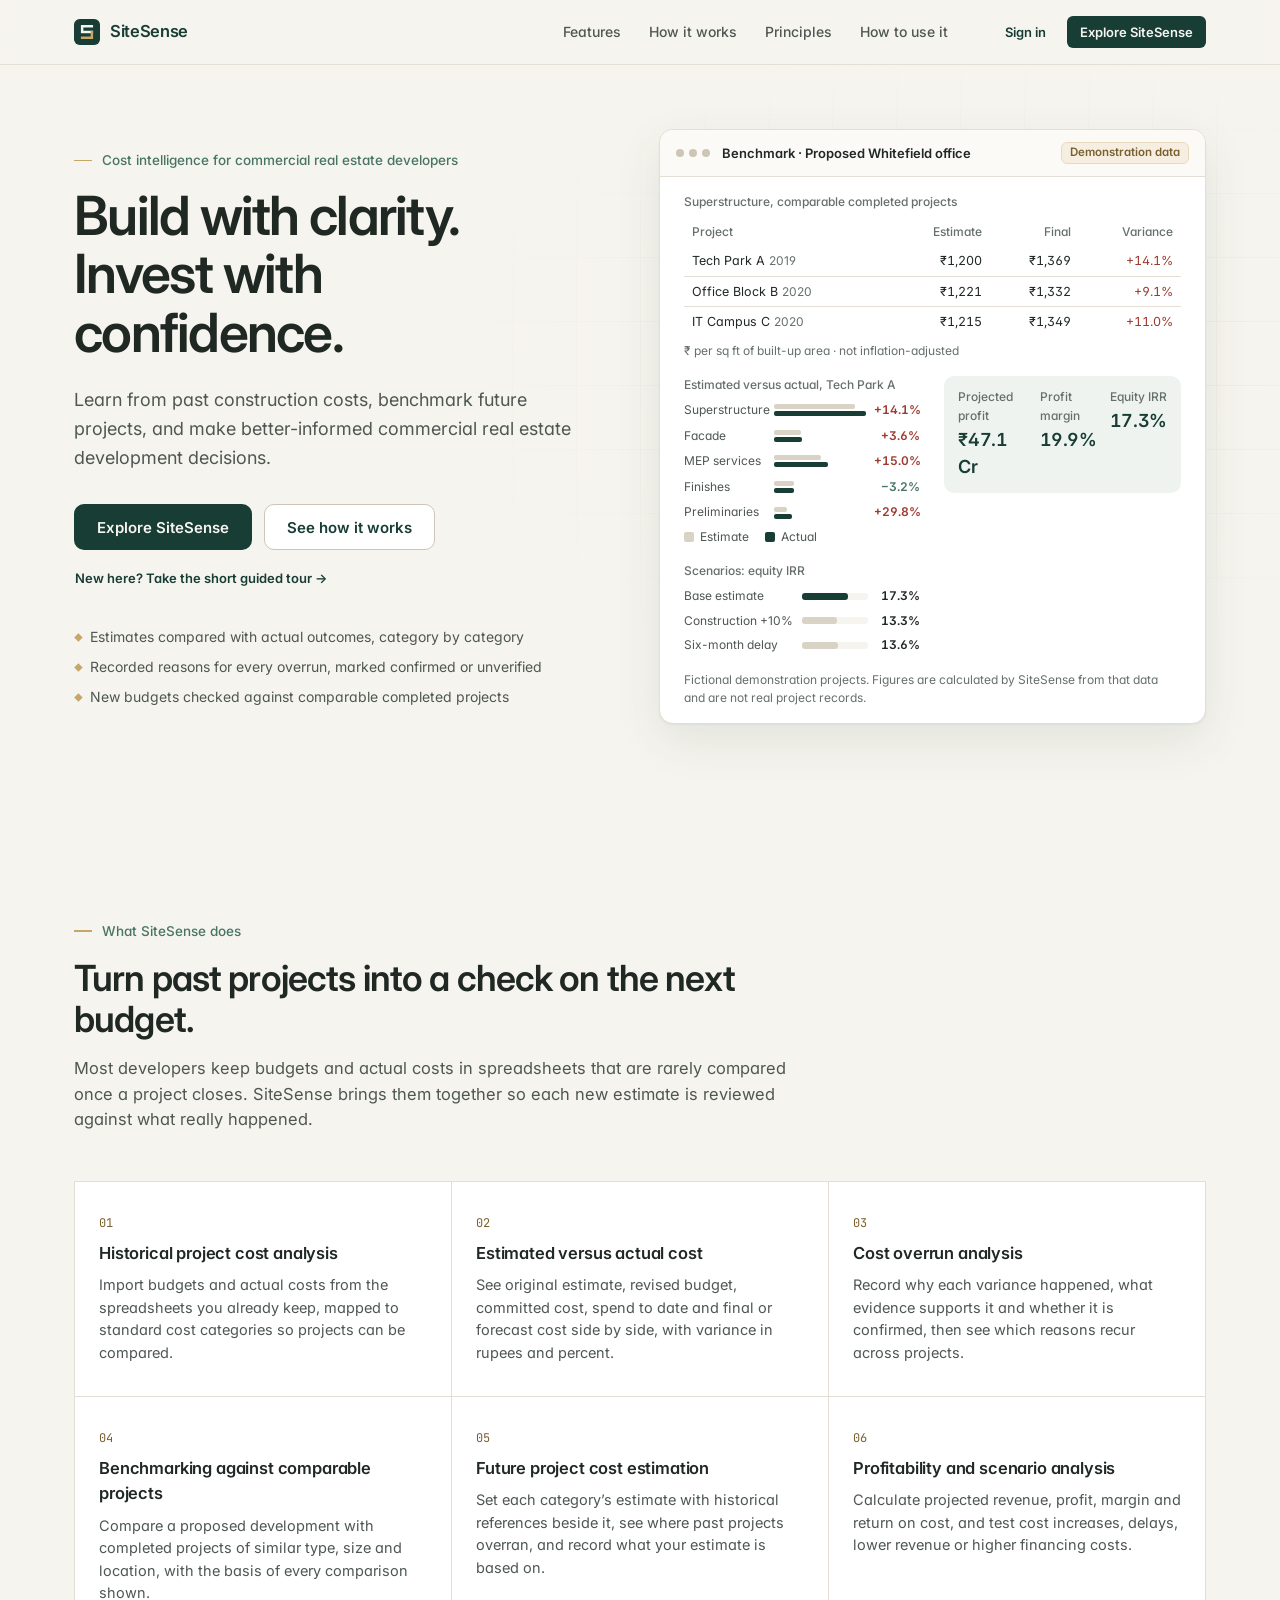
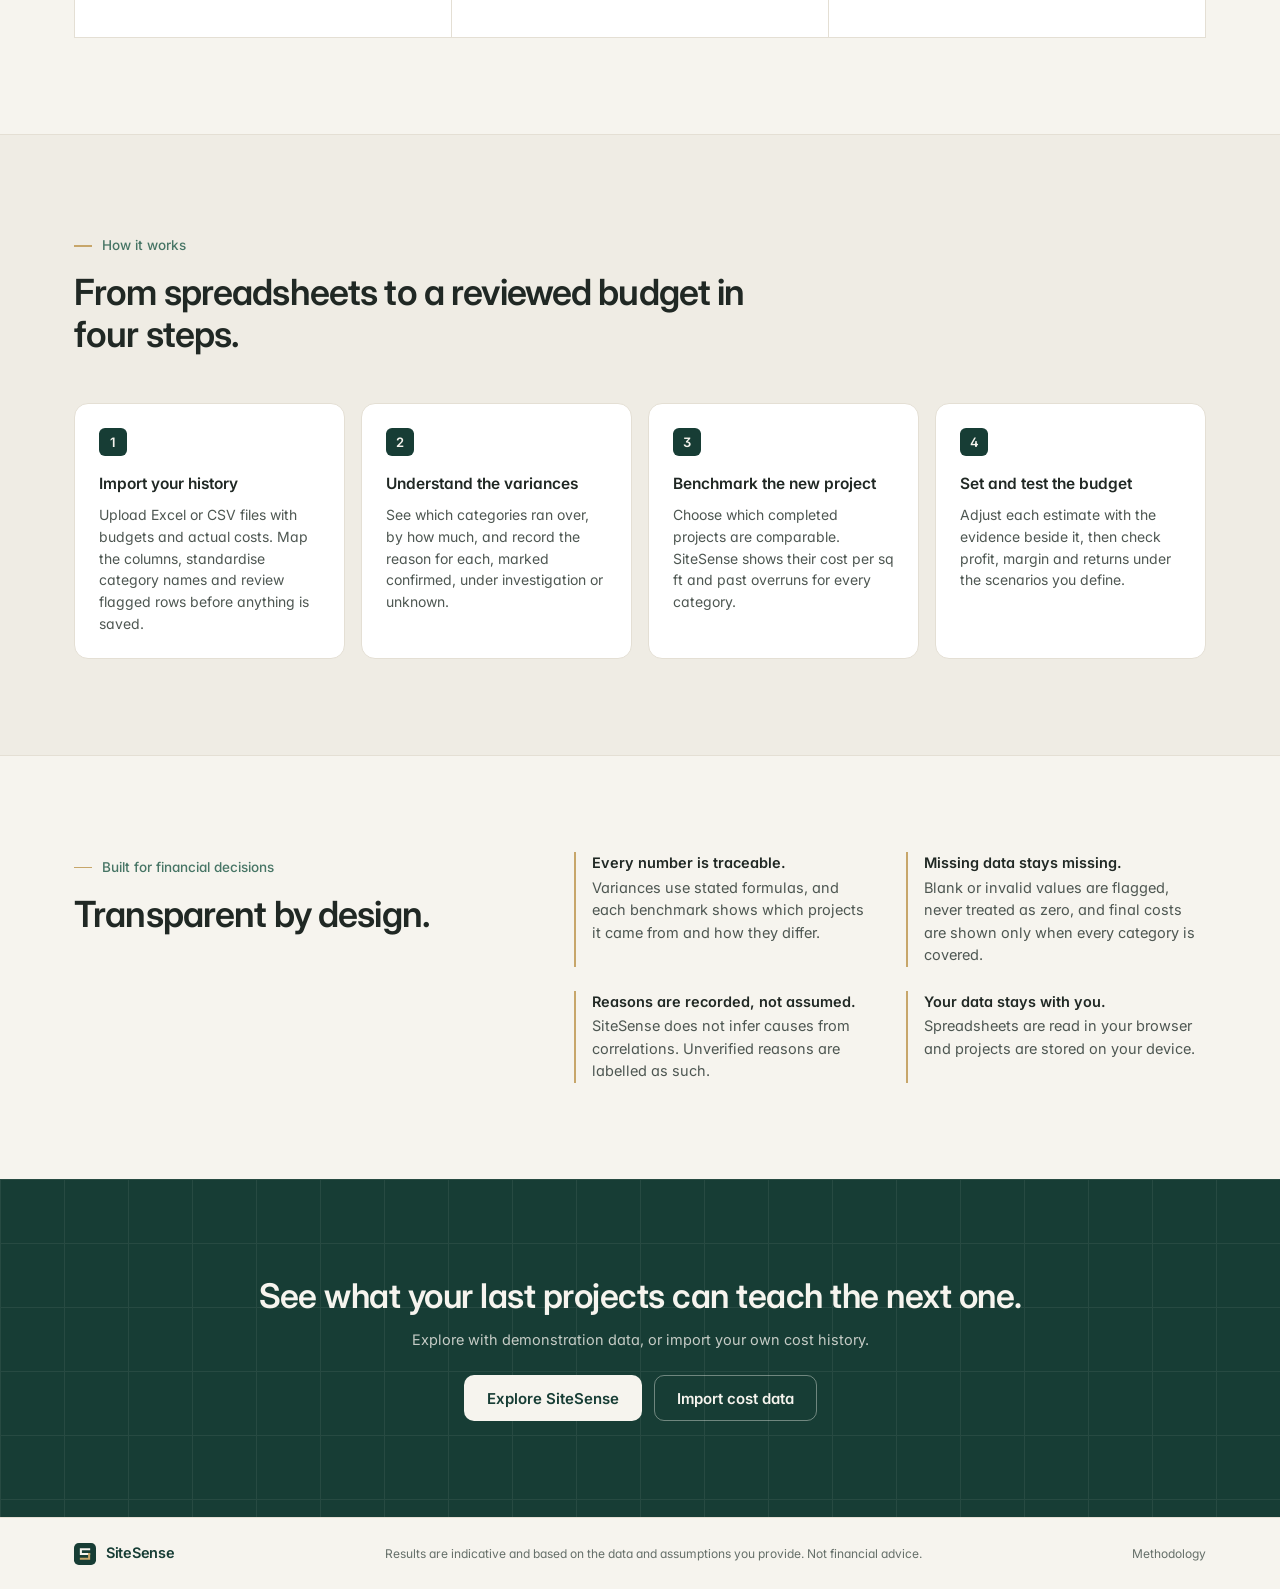
==== commit 50a0a0d4: "Make SiteSense easier to use: sign-in, step-by-step guide, one-page projects - Sign-in page (name, c" ====
--- a/index.html
+++ b/index.html
@@ -26,9 +26,9 @@
           <button data-action="scroll" data-target="features">Features</button>
           <button data-action="scroll" data-target="how">How it works</button>
           <button data-action="scroll" data-target="principles">Principles</button>
-          <a href="#/about">Methodology</a>
+          <a href="#/learn">How to use it</a>
         </nav>
-        <div class="l-nav-cta"><a class="btn btn-quiet btn-sm" href="#/projects">Open app</a><a class="btn btn-primary btn-sm" href="#/overview">Explore SiteSense</a></div>
+        <div class="l-nav-cta"><a class="btn btn-quiet btn-sm" href="#/signin">Sign in</a><a class="btn btn-primary btn-sm" href="#/overview">Explore SiteSense</a></div>
         <button class="nav-toggle" id="landing-toggle" data-action="landing-menu" aria-expanded="false" aria-controls="landing-links" aria-label="Menu"><span></span><span></span></button>
       </div>
     </header>
@@ -42,6 +42,9 @@
     </footer>
   </div>
 
+  <!-- Sign in -->
+  <div id="signin-shell" hidden><main id="signin" tabindex="-1"></main></div>
+
   <!-- App -->
   <div id="app-shell" class="app" hidden>
     <aside class="sidebar" id="sidebar" aria-label="Product navigation">
@@ -50,16 +53,17 @@
         <span>SiteSense</span>
       </a>
       <nav class="side-nav">
-        <a href="#/overview" data-nav="overview">Overview</a>
+        <a href="#/learn" data-nav="learn" class="side-start"><span aria-hidden="true">★</span> Watch the guide</a>
+        <a href="#/overview" data-nav="overview">Home</a>
         <a href="#/projects" data-nav="projects">Projects</a>
-        <a href="#/benchmarks" data-nav="benchmarks">Benchmarks</a>
-        <a href="#/insights" data-nav="insights">Variance insights</a>
-        <a href="#/import" data-nav="import">Data imports</a>
+        <a href="#/benchmarks" data-nav="benchmarks">Check a budget</a>
+        <a href="#/insights" data-nav="insights">Lessons learned</a>
+        <a href="#/import" data-nav="import">Upload data</a>
         <span class="side-sep" aria-hidden="true"></span>
         <a href="#/settings" data-nav="settings">Settings</a>
-        <a href="#/about" data-nav="about">Methodology</a>
+        <a href="#/about" data-nav="about">Help</a>
       </nav>
-      <div class="side-foot"><a class="btn btn-primary btn-sm btn-block" href="#/projects/new">New project</a><p class="tiny subtle">Data is stored in this browser.</p></div>
+      <div class="side-foot"><a class="btn btn-primary btn-sm btn-block" href="#/projects/new">New project</a><a class="user-chip" id="user-chip" href="#/settings" aria-label="Your details and settings"></a><button class="btn btn-quiet btn-sm btn-block" data-action="sign-out">Sign out</button></div>
     </aside>
     <div class="app-main">
       <header class="topbar">
@@ -79,6 +83,7 @@
   <script src="js/model.js"></script>
   <script src="js/costs.js"></script>
   <script src="js/store.js"></script>
+  <script src="js/profile.js"></script>
   <script src="js/demo.js"></script>
   <script src="js/import.js"></script>
   <script src="js/app.js"></script>
@@ -87,5 +92,6 @@
   <script src="js/views/project.js"></script>
   <script src="js/views/costimport.js"></script>
   <script src="js/views/landing.js"></script>
+  <script src="js/views/signin.js"></script>
 </body>
 </html>
--- a/styles.css
+++ b/styles.css
@@ -342,7 +342,7 @@
 .field-msg.is-err { color: var(--color-danger); }
 .field-msg.is-warn { color: var(--color-accent-ink); }
 .input-wrap { position: relative; display: flex; align-items: center; }
-input[type=text], input[type=date], input[type=month], textarea, select, input.plain {
+input[type=text], input[type=email], input[type=tel], input[type=date], input[type=month], textarea, select, input.plain {
   width: 100%; height: 40px; padding: 0 12px; font: inherit; font-size: 14px; color: var(--color-text);
   background: var(--color-surface); border: 1px solid var(--color-border-strong); border-radius: var(--radius-md);
   transition: border-color .15s ease, box-shadow .15s ease; font-variant-numeric: tabular-nums;
@@ -351,8 +351,8 @@
 select.needs-check { border-color: var(--color-accent); background-color: var(--color-accent-tint); }
 textarea { height: auto; min-height: 64px; padding: 9px 12px; resize: vertical; line-height: 1.5; }
 input::placeholder, textarea::placeholder { color: #8A928D; }
-input[type=text]:hover, input[type=date]:hover, input[type=month]:hover, textarea:hover, select:hover { border-color: var(--color-secondary-soft); }
-input[type=text]:focus, input[type=date]:focus, input[type=month]:focus, textarea:focus, select:focus { outline: none; border-color: var(--color-secondary); box-shadow: var(--focus-ring); }
+input[type=text]:hover, input[type=email]:hover, input[type=tel]:hover, input[type=date]:hover, input[type=month]:hover, textarea:hover, select:hover { border-color: var(--color-secondary-soft); }
+input[type=text]:focus, input[type=email]:focus, input[type=tel]:focus, input[type=date]:focus, input[type=month]:focus, textarea:focus, select:focus { outline: none; border-color: var(--color-secondary); box-shadow: var(--focus-ring); }
 input[type=checkbox], input[type=radio] { accent-color: var(--color-primary); width: 16px; height: 16px; margin: 0; flex: none; cursor: pointer; }
 .input-wrap.has-suffix input { padding-right: 64px; }
 .suffix { position: absolute; right: 10px; font-size: 12px; color: var(--color-text-subtle); pointer-events: none; }
@@ -673,3 +673,242 @@
 @media (prefers-reduced-motion: reduce) {
   *, *::before, *::after { animation: none !important; transition: none !important; scroll-behavior: auto !important; }
 }
+
+/* =========================================================
+   Ease-of-use components
+   ========================================================= */
+/* help "?" and its popover */
+.help { display: inline-grid; place-items: center; width: 17px; height: 17px; margin-left: 3px; border-radius: 50%; border: 1px solid var(--color-border-strong); background: var(--color-surface); color: var(--color-text-subtle); font: 600 10.5px/1 var(--font-sans); cursor: help; vertical-align: 1px; padding: 0; transition: border-color .15s ease, color .15s ease, background-color .15s ease; }
+.help:hover, .help[aria-describedby] { border-color: var(--color-secondary); color: var(--color-primary); background: var(--color-secondary-tint); }
+.help:focus-visible { outline: none; box-shadow: var(--focus-ring); }
+.help-pop { position: absolute; z-index: 400; background: var(--color-primary); color: var(--color-background); border-radius: var(--radius-md); padding: 10px 12px; box-shadow: var(--shadow-pop); font-size: 13px; line-height: 1.45; animation: toast-in .12s ease; }
+.help-pop b { display: block; margin-bottom: 2px; color: #fff; }
+.help-pop p { color: rgba(246, 244, 238, .88); }
+
+/* export menu */
+details.menu { position: relative; }
+details.menu > summary { list-style: none; }
+details.menu > summary::-webkit-details-marker { display: none; }
+details.menu > summary::after { content: ''; width: 6px; height: 6px; border-right: 1.5px solid currentColor; border-bottom: 1.5px solid currentColor; transform: rotate(45deg) translateY(-2px); margin-left: 2px; }
+.menu-pop { position: absolute; right: 0; top: calc(100% + 6px); min-width: 230px; background: var(--color-surface); border: 1px solid var(--color-border); border-radius: var(--radius-md); box-shadow: var(--shadow-pop); padding: 6px; z-index: 30; display: flex; flex-direction: column; }
+.menu-pop button { text-align: left; background: none; border: 0; padding: 9px 10px; border-radius: var(--radius-sm); font-size: 13.5px; color: var(--color-text); cursor: pointer; }
+.menu-pop button:hover, .menu-pop button:focus-visible { background: var(--color-secondary-tint); color: var(--color-primary); outline: none; }
+
+/* collapsible "more" sections */
+details.more { border-top: 1px solid var(--color-border); padding-top: var(--s-3); margin-top: var(--s-4); }
+details.more > summary { cursor: pointer; font-size: 14px; font-weight: 600; color: var(--color-primary); list-style: none; display: flex; align-items: center; gap: 8px; padding: 2px 0; }
+details.more > summary::-webkit-details-marker { display: none; }
+details.more > summary::before { content: ''; width: 7px; height: 7px; border-right: 1.5px solid currentColor; border-bottom: 1.5px solid currentColor; transform: rotate(-45deg); transition: transform .15s ease; flex: none; }
+details.more[open] > summary::before { transform: rotate(45deg); }
+details.more > summary:focus-visible { outline: none; box-shadow: var(--focus-ring); border-radius: 4px; }
+details.more > *:not(summary) { margin-top: var(--s-3); }
+.dialog details.more { margin-top: 0; }
+
+/* getting-started guide */
+.guide { padding: var(--s-5); margin-bottom: var(--s-4); border-color: var(--color-secondary-soft); background: linear-gradient(180deg, var(--color-secondary-tint), var(--color-surface) 70%); }
+.g-steps { list-style: none; padding: 0; margin: 0; display: grid; grid-template-columns: repeat(3, 1fr); gap: var(--s-4); }
+.g-step { display: flex; gap: var(--s-3); align-items: flex-start; padding: var(--s-4); border-radius: var(--radius-md); border: 1px solid var(--color-border); background: var(--color-surface); min-width: 0; }
+.g-step.is-current { border-color: var(--color-secondary); box-shadow: 0 0 0 3px var(--color-secondary-tint); }
+.g-step.is-done { opacity: .75; }
+.g-num { width: 28px; height: 28px; border-radius: 50%; flex: none; display: grid; place-items: center; font-weight: 600; font-size: 13px; border: 1.5px solid var(--color-border-strong); color: var(--color-text-subtle); background: var(--color-surface); }
+.g-step.is-current .g-num { background: var(--color-primary); border-color: var(--color-primary); color: var(--color-background); }
+.g-step.is-done .g-num { background: var(--color-secondary); border-color: var(--color-secondary); color: #fff; }
+.g-body { display: flex; flex-direction: column; gap: 4px; min-width: 0; }
+.g-body b { font-size: 14.5px; }
+.g-body .btn-row { margin-top: var(--s-2); }
+
+/* next-step prompt and headline */
+.next-step { display: flex; align-items: center; gap: var(--s-4); flex-wrap: wrap; padding: 12px 16px; margin-bottom: var(--s-4); border-radius: var(--radius-md); background: var(--color-accent-tint); border: 1px solid var(--color-accent-line); }
+.next-step p { flex: 1; min-width: 220px; font-size: 14px; }
+.next-label { font-size: 11.5px; font-weight: 700; letter-spacing: .04em; text-transform: uppercase; color: var(--color-accent-ink); }
+.headline-card { margin-bottom: var(--s-4); display: flex; flex-direction: column; gap: var(--s-2); align-items: flex-start; }
+.headline { font-size: 22px; font-weight: 600; letter-spacing: -0.02em; line-height: 1.3; max-width: 760px; }
+.headline.neg { color: var(--color-danger); }
+.headline.pos { color: var(--color-primary); }
+
+/* import stepper */
+.stepper { list-style: none; padding: 0; margin: 0 0 var(--s-4); display: flex; gap: var(--s-2); flex-wrap: wrap; counter-reset: none; }
+.stepper li { display: flex; align-items: center; gap: 8px; font-size: 13.5px; color: var(--color-text-subtle); padding: 6px 12px 6px 6px; border-radius: 99px; background: var(--color-surface); border: 1px solid var(--color-border); }
+.stepper li > span, .stepper li button > span { width: 22px; height: 22px; border-radius: 50%; display: grid; place-items: center; font-size: 12px; font-weight: 600; background: var(--color-background-deep); color: var(--color-text-muted); flex: none; }
+.stepper li button { display: flex; align-items: center; gap: 8px; background: none; border: 0; padding: 0; font: inherit; color: inherit; cursor: pointer; }
+.stepper li.is-done { color: var(--color-primary); }
+.stepper li.is-done > span, .stepper li.is-done button > span { background: var(--color-secondary); color: #fff; }
+.stepper li.is-current { color: var(--color-primary); font-weight: 600; border-color: var(--color-secondary); background: var(--color-secondary-tint); }
+.stepper li.is-current > span { background: var(--color-primary); color: var(--color-background); }
+select.is-mapped { border-color: var(--color-secondary-soft); background-color: #FAFCFB; }
+
+/* project stage cards, quick tests */
+.kind-cards { display: grid; grid-template-columns: repeat(3, 1fr); gap: var(--s-3); clear: both; }
+.quick-tests { display: flex; flex-wrap: wrap; gap: var(--s-2); align-items: center; margin-bottom: var(--s-4); }
+.quick-tests .meta-label { margin-right: 4px; }
+.kpis-row.three { grid-template-columns: repeat(3, 1fr); }
+.cost-sum { grid-template-columns: repeat(auto-fit, minmax(170px, 1fr)); }
+.l-try { margin-top: var(--s-3); }
+.l-try .btn { margin-left: -12px; }
+.scroll-target { scroll-margin-top: var(--s-5); }
+.cost-table tr.row-link:hover th .cat-name { text-decoration: underline; text-underline-offset: 3px; }
+
+@media (max-width: 1000px) {
+  .g-steps, .kind-cards { grid-template-columns: 1fr; }
+  .kpis-row.three { grid-template-columns: 1fr; }
+}
+@media (max-width: 640px) {
+  .headline { font-size: 18px; }
+  .import-bar .small { display: none; }
+}
+.cost-table .reason, .cost-table td .missing { display: block; min-width: 150px; }
+
+/* ---------- one-page project ---------- */
+.jump { position: sticky; top: 0; z-index: 20; display: flex; gap: var(--s-1); overflow-x: auto; scrollbar-width: none; padding: 8px 0; margin-bottom: var(--s-4); background: rgba(246, 244, 238, .95); backdrop-filter: blur(8px); border-bottom: 1px solid var(--color-border); }
+.jump::-webkit-scrollbar { display: none; }
+.jump a { padding: 7px 14px; border-radius: 99px; font-size: 13.5px; font-weight: 500; color: var(--color-text-muted); white-space: nowrap; border: 1px solid transparent; transition: background-color .15s ease, color .15s ease; }
+.jump a:hover { color: var(--color-primary); background: var(--color-background-deep); }
+.jump a.is-active { color: var(--color-primary); background: var(--color-surface); border-color: var(--color-border-strong); }
+.psecs { display: flex; flex-direction: column; gap: var(--s-7); }
+.psec { scroll-margin-top: 64px; }
+.psec-head { display: flex; flex-direction: column; gap: 2px; margin-bottom: var(--s-4); padding-bottom: var(--s-3); border-bottom: 1px solid var(--color-border); }
+.psec-title { font-size: 19px; display: flex; align-items: center; gap: 6px; }
+.psec-sub { font-size: 13.5px; color: var(--color-text-muted); }
+.psec-body > section.card, .psec-body > .card { margin-bottom: var(--s-4); }
+.psec-fold > summary { list-style: none; cursor: pointer; position: relative; padding-right: 120px; }
+.psec-fold > summary::-webkit-details-marker { display: none; }
+.psec-fold > summary::after { content: "Show"; position: absolute; right: 0; top: 4px; font-size: 13px; font-weight: 600; color: var(--color-primary); padding: 6px 12px; border: 1px solid var(--color-border-strong); border-radius: var(--radius-sm); background: var(--color-surface); }
+.psec-fold[open] > summary::after { content: "Hide"; }
+.psec-fold > summary:focus-visible { outline: none; box-shadow: var(--focus-ring); border-radius: 6px; }
+.psec .empty { padding: var(--s-6) var(--s-5); }
+
+/* ---------- buttons, dialogs ---------- */
+.btn-danger { background: var(--color-danger); color: #fff; }
+.btn-danger:hover:not(:disabled) { background: #852F26; }
+.dialog-sm { width: min(460px, calc(100vw - 32px)); }
+.dialog-sm .dialog-body { gap: var(--s-3); }
+.side-start { color: var(--color-primary) !important; font-weight: 600 !important; background: var(--color-accent-tint); border: 1px solid var(--color-accent-line); margin-bottom: var(--s-2); }
+.side-start span { color: var(--color-accent-ink); margin-right: 4px; }
+
+/* ---------- guided tour ---------- */
+.learn { display: grid; grid-template-columns: 260px minmax(0, 1fr); gap: var(--s-5); align-items: start; }
+.learn > * { min-width: 0; }
+.learn-nav { padding: var(--s-4); position: sticky; top: var(--s-5); display: flex; flex-direction: column; gap: var(--s-2); }
+.learn-nav ol { list-style: none; padding: 0; margin: 0 0 var(--s-2); display: flex; flex-direction: column; gap: 2px; }
+.learn-nav a { display: flex; align-items: center; gap: 10px; padding: 8px 10px; border-radius: var(--radius-sm); font-size: 13.5px; color: var(--color-text-muted); transition: background-color .15s ease; }
+.learn-nav a:hover { background: var(--color-background); color: var(--color-primary); }
+.learn-nav a.is-current { background: var(--color-secondary-tint); color: var(--color-primary); font-weight: 600; }
+.ln-num { width: 22px; height: 22px; border-radius: 50%; flex: none; display: grid; place-items: center; font-size: 11.5px; font-weight: 600; border: 1.5px solid var(--color-border-strong); background: var(--color-surface); }
+.learn-nav a.is-seen .ln-num { background: var(--color-secondary); border-color: var(--color-secondary); color: #fff; }
+.learn-nav a.is-current .ln-num { background: var(--color-primary); border-color: var(--color-primary); color: var(--color-background); }
+.lesson { padding: var(--s-6); display: flex; flex-direction: column; gap: var(--s-4); }
+.lesson-title { font-size: 26px; letter-spacing: -0.02em; }
+.lesson-intro { font-size: 16.5px; color: var(--color-text-muted); max-width: 720px; line-height: 1.6; }
+.lesson-body { display: flex; flex-direction: column; gap: var(--s-4); font-size: 14.5px; }
+.lesson-body > p { max-width: 720px; }
+.lesson-try { display: flex; gap: var(--s-2); flex-wrap: wrap; align-items: center; }
+.lesson-foot { display: flex; justify-content: space-between; align-items: center; gap: var(--s-3); padding-top: var(--s-4); border-top: 1px solid var(--color-border); flex-wrap: wrap; }
+.flow3 { display: flex; align-items: stretch; gap: var(--s-3); }
+.flow3-box { flex: 1; background: var(--color-surface-muted); border: 1px solid var(--color-border); border-radius: var(--radius-md); padding: var(--s-4); display: flex; flex-direction: column; gap: 4px; }
+.flow3-n { width: 26px; height: 26px; border-radius: 50%; background: var(--color-primary); color: var(--color-background); display: grid; place-items: center; font-size: 12.5px; font-weight: 600; margin-bottom: 4px; }
+.flow3-arrow { align-self: center; color: var(--color-accent-ink); font-size: 20px; }
+.stage-grid { display: grid; grid-template-columns: repeat(3, 1fr); gap: var(--s-3); }
+.stage-card { border: 1px solid var(--color-border); border-radius: var(--radius-md); padding: var(--s-4); display: flex; flex-direction: column; gap: var(--s-2); align-items: flex-start; font-size: 14px; }
+.try-box { border: 1.5px dashed var(--color-secondary-soft); border-radius: var(--radius-lg); background: #FAFCFB; padding: var(--s-5); display: flex; flex-direction: column; gap: var(--s-3); }
+.try-box .meta-label { color: var(--color-secondary); font-weight: 600; }
+.try-result { background: var(--color-surface); border: 1px solid var(--color-border); border-radius: var(--radius-md); padding: var(--s-4); display: flex; flex-direction: column; gap: 6px; align-items: flex-start; min-height: 64px; }
+.try-result p { font-size: 14.5px; }
+.try-result .ret-grid { width: 100%; grid-template-columns: repeat(3, 1fr); }
+.words { background: var(--color-accent-tint); border: 1px solid var(--color-accent-line); border-radius: var(--radius-md); padding: var(--s-4); }
+.words .meta-label { color: var(--color-accent-ink); font-weight: 600; margin-bottom: var(--s-2); }
+.words dl { display: grid; grid-template-columns: repeat(auto-fill, minmax(240px, 1fr)); gap: var(--s-3) var(--s-5); }
+.words dt { font-weight: 600; font-size: 14px; }
+.words dd { font-size: 13.5px; color: var(--color-text-muted); }
+.mini-steps { margin: 0; padding-left: 20px; display: flex; flex-direction: column; gap: var(--s-2); max-width: 760px; }
+.example-card { border: 1px solid var(--color-border); border-radius: var(--radius-md); padding: var(--s-4); background: var(--color-surface-muted); max-width: 560px; }
+.ex-head { display: flex; justify-content: space-between; margin-bottom: var(--s-2); font-weight: 600; }
+
+@media (max-width: 1000px) {
+  .learn { grid-template-columns: 1fr; }
+  .learn-nav { position: static; }
+  .learn-nav ol { flex-direction: row; overflow-x: auto; gap: var(--s-1); }
+  .learn-nav li { flex: none; }
+  .learn-nav a span:last-child { white-space: nowrap; }
+  .stage-grid { grid-template-columns: 1fr; }
+}
+@media (max-width: 900px) { .jump { top: var(--top-h); } .psec { scroll-margin-top: calc(var(--top-h) + 60px); } }
+@media (max-width: 640px) {
+  .lesson { padding: var(--s-4); }
+  .lesson-title { font-size: 22px; }
+  .flow3 { flex-direction: column; }
+  .flow3-arrow { transform: rotate(90deg); }
+  .try-box { padding: var(--s-4); }
+  .try-result .ret-grid { grid-template-columns: 1fr; }
+  .psec-fold > summary { padding-right: 76px; }
+}
+
+
+/* ---------- sign in ---------- */
+#signin { outline: none; }
+.si-wrap { min-height: 100vh; display: grid; grid-template-columns: 1fr minmax(360px, 480px); }
+.si-brand { background: var(--color-primary); color: var(--color-background); padding: var(--s-8) var(--s-7); display: flex; flex-direction: column; justify-content: center; gap: var(--s-6); position: relative; overflow: hidden; }
+.si-brand::before { content: ""; position: absolute; inset: 0; opacity: .07; background-image: linear-gradient(var(--color-background) 1px, transparent 1px), linear-gradient(90deg, var(--color-background) 1px, transparent 1px); background-size: 56px 56px; pointer-events: none; }
+.si-brand > * { position: relative; }
+.si-logo { color: var(--color-background); font-size: 20px; }
+.si-logo .brand-mark rect { fill: var(--color-background); }
+.si-logo .brand-mark .m1 { stroke: var(--color-primary); }
+.si-title { color: var(--color-background); font-size: clamp(30px, 3.6vw, 46px); line-height: 1.1; letter-spacing: -0.03em; }
+.si-points { list-style: none; padding: 0; margin: 0; display: flex; flex-direction: column; gap: var(--s-3); font-size: 16px; color: rgba(246, 244, 238, .88); }
+.si-points li { display: flex; gap: 12px; align-items: center; }
+.si-points span { font-size: 22px; }
+.si-card { margin: auto var(--s-6); padding: var(--s-6); display: flex; flex-direction: column; gap: var(--s-3); align-self: center; border-radius: var(--radius-lg); }
+.si-h { font-size: 26px; letter-spacing: -0.02em; }
+#si-form { display: flex; flex-direction: column; gap: var(--s-4); margin-top: var(--s-2); }
+#si-form input, #si-form textarea { height: 46px; font-size: 15px; }
+#si-form textarea { height: auto; min-height: 70px; }
+.si-note { text-align: center; }
+.si-actions { display: flex; flex-direction: column; gap: var(--s-2); margin-top: var(--s-3); }
+
+/* user chip in the sidebar */
+.user-chip { display: flex; align-items: center; gap: 10px; padding: 8px; border-radius: var(--radius-md); border: 1px solid var(--color-border); background: var(--color-surface); min-width: 0; margin-top: var(--s-2); }
+.user-chip:hover { border-color: var(--color-secondary-soft); }
+.uc-avatar { width: 32px; height: 32px; border-radius: 50%; flex: none; display: grid; place-items: center; background: var(--color-secondary); color: #fff; font-size: 12.5px; font-weight: 700; }
+.uc-text { display: flex; flex-direction: column; min-width: 0; }
+.uc-text b { font-size: 13px; overflow: hidden; text-overflow: ellipsis; white-space: nowrap; }
+.uc-text .tiny { overflow: hidden; text-overflow: ellipsis; white-space: nowrap; }
+.pf-grid { display: grid; grid-template-columns: repeat(2, minmax(0, 1fr)); gap: var(--s-4); margin-top: var(--s-4); }
+.pf-grid .span-2 { grid-column: 1 / -1; }
+
+/* ---------- step-by-step guide ---------- */
+.guide-dlg { width: min(560px, calc(100vw - 24px)); }
+.guide-dlg::backdrop { background: rgba(23, 61, 53, .55); }
+.tour { padding: var(--s-5) var(--s-6) var(--s-5); display: flex; flex-direction: column; gap: var(--s-4); }
+.tour-top { display: flex; justify-content: space-between; align-items: center; }
+.tour-count { font-size: 13px; font-weight: 600; color: var(--color-text-subtle); }
+.tour-bar { height: 6px; border-radius: 99px; background: var(--color-background-deep); overflow: hidden; }
+.tour-bar > div { height: 100%; background: var(--color-secondary); border-radius: 99px; transition: width .25s ease; }
+.tour-body { display: flex; flex-direction: column; align-items: center; text-align: center; gap: var(--s-3); padding: var(--s-4) 0 var(--s-2); min-height: 300px; justify-content: center; }
+.tour-icon { font-size: 64px; line-height: 1; }
+.tour-title { font-size: 28px; letter-spacing: -0.02em; }
+.tour-text { font-size: 19px; line-height: 1.5; max-width: 440px; color: var(--color-text); }
+.tour-eg { font-size: 15.5px; color: var(--color-text-muted); background: var(--color-surface-muted); border: 1px solid var(--color-border); border-radius: var(--radius-md); padding: 10px 16px; max-width: 440px; }
+.tour-eg .meta-label { margin-bottom: 2px; }
+.tv-row { display: flex; gap: var(--s-2); flex-wrap: wrap; justify-content: center; }
+.tv-row .badge, .tv-row .flag, .tv-row .chip-static { height: auto; padding: 6px 12px; font-size: 14px; }
+.tour-foot { display: flex; justify-content: space-between; align-items: center; gap: var(--s-3); padding-top: var(--s-4); border-top: 1px solid var(--color-border); flex-wrap: wrap; }
+
+@media (max-width: 900px) {
+  .si-wrap { grid-template-columns: 1fr; }
+  .si-brand { padding: var(--s-6) var(--s-5); gap: var(--s-4); }
+  .si-points { display: none; }
+  .si-card { margin: calc(-1 * var(--s-5)) var(--s-4) var(--s-6); }
+}
+@media (max-width: 640px) {
+  .si-title { font-size: 26px; }
+  .si-card { padding: var(--s-5) var(--s-4); }
+  .tour { padding: var(--s-4); }
+  .tour-body { min-height: 260px; }
+  .tour-icon { font-size: 52px; }
+  .tour-title { font-size: 23px; }
+  .tour-text { font-size: 17px; }
+  .tour-foot .btn-row { width: 100%; }
+  .tour-foot .btn-row .btn { flex: 1; }
+  .pf-grid { grid-template-columns: 1fr; }
+}
+
+.tour-note { font-size: 15px; color: var(--color-text-subtle); }
